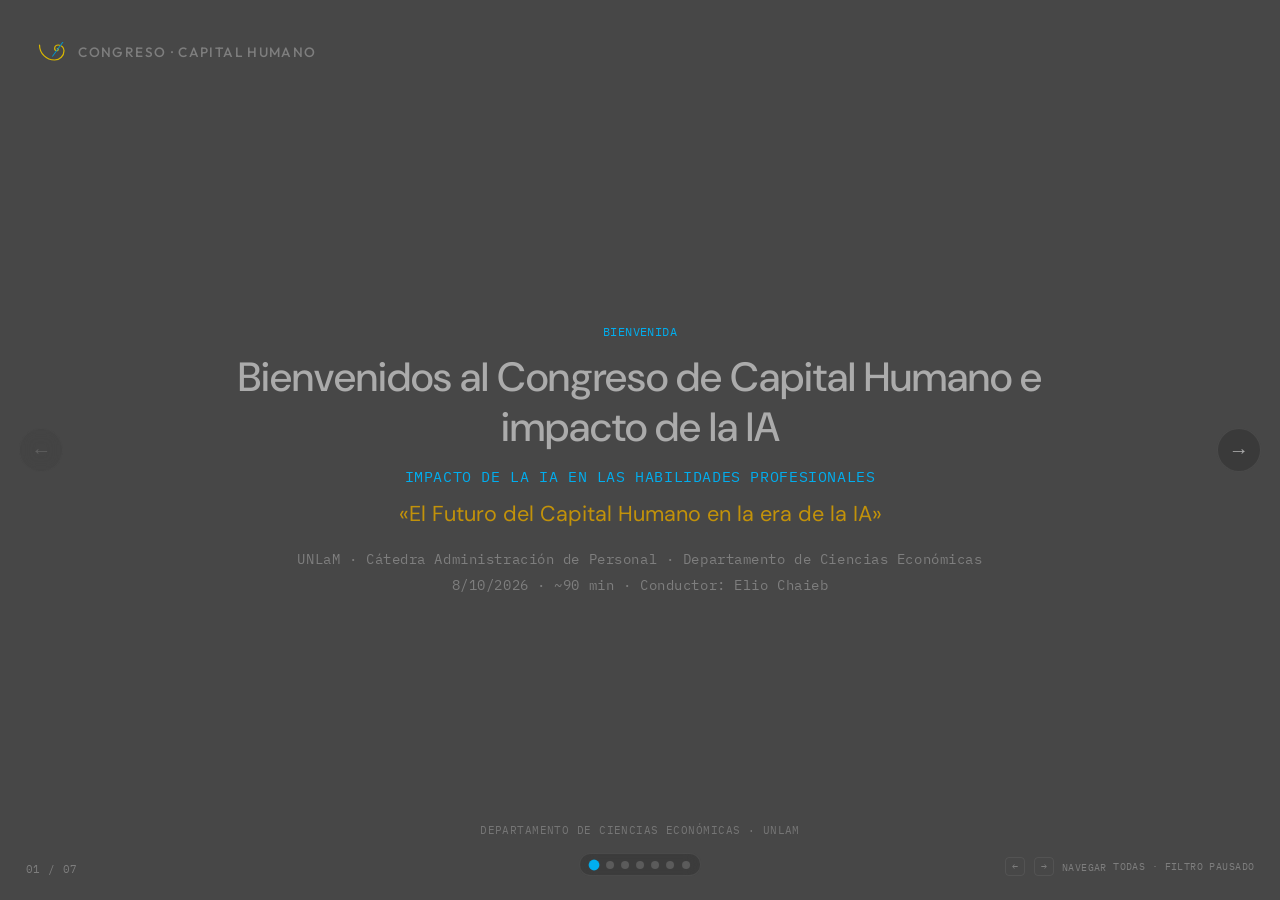
==== index.html @ 944125de "Initial landing deck for II Congreso Capital Humano" ====
<!DOCTYPE html>
<html lang="es">
<head>
  <meta charset="UTF-8">
  <meta name="viewport" content="width=device-width, initial-scale=1.0">
  <title>Congreso Capital Humano e IA | John Galt</title>
  <meta name="description" content="Deck horizontal — Congreso Capital Humano e impacto de la IA. John Galt · UNLaM.">
  <meta name="author" content="John Galt">
  <meta name="robots" content="noindex,nofollow">
  <link rel="icon" href="assets/logo.svg" type="image/svg+xml">
  <link href="https://fonts.googleapis.com/css2?family=DM+Sans:opsz,wght@9..40,300;9..40,400;9..40,500;9..40,600&family=IBM+Plex+Mono:wght@300;400;500&family=Outfit:wght@300;400;500;600;700&display=swap" rel="stylesheet">
  <link rel="stylesheet" href="css/brand-tokens.css">
  <link rel="stylesheet" href="css/landing.css">
</head>
<body>
  <div class="deck-ui" aria-hidden="false">
    <div id="progress" class="progress" role="presentation"></div>
    <button type="button" id="nav-prev" class="nav-btn nav-btn--prev" aria-label="Anterior">&#8592;</button>
    <button type="button" id="nav-next" class="nav-btn nav-btn--next" aria-label="Siguiente">&#8594;</button>
    <div id="dots" class="dots" role="tablist" aria-label="Diapositivas"></div>
    <div id="slide-counter" class="slide-counter">01 / 07</div>
    <div class="kbd-hint"><kbd>&#8592;</kbd> <kbd>&#8594;</kbd> navegar <span id="mode-badge"></span></div>
  </div>

  <div class="deck-viewport">
  <main id="deck" class="deck" role="region" aria-label="Presentación">

    <!-- 1 PUBLIC: WELCOME -->
    <section class="slide slide--stage" data-role="public" data-slide="1" aria-label="Bienvenida">
      <header class="brand-bar">
        <img class="brand-bar__logo" src="assets/logo.svg" alt="John Galt">
        <span class="brand-bar__title">Congreso · Capital Humano</span>
      </header>
      <div class="slide__inner slide--stage-inner">
        <p class="slide__kicker">Bienvenida</p>
        <h1 class="welcome-title">Bienvenidos al Congreso de Capital Humano e impacto de la IA</h1>
        <p class="welcome-context">Impacto de la IA en las habilidades profesionales</p>
        <p class="welcome-lema">«El Futuro del Capital Humano en la era de la IA»</p>
        <ul class="welcome-meta">
          <li>UNLaM · Cátedra Administración de Personal · Departamento de Ciencias Económicas</li>
          <li>8/10/2026 · ~90 min · Conductor: Elio Chaieb</li>
        </ul>
      </div>
      <footer class="academic-footer">Departamento de Ciencias Económicas · UNLaM</footer>
    </section>

    <!-- 2: Introducción de Elio -->
    <section class="slide" data-role="public" data-slide="2" aria-label="Introducción de Elio">
      <header class="brand-bar">
        <img class="brand-bar__logo" src="assets/logo.svg" alt="">
        <span class="brand-bar__title">Congreso · Capital Humano</span>
      </header>
      <div class="slide__inner slide__inner--wide">
        <p class="slide__kicker">Segmento del conductor</p>
        <h1 class="slide__title">Introducción de Elio</h1>
        <div class="elio-placeholder card card--accent">
          <p class="elio-placeholder__label">Placeholder · apertura de Elio</p>
          <p class="elio-placeholder__body">Espacio para la intro del host. Elio abre el bloque a su estilo; Gui entra después en el diálogo.</p>
          <p class="elio-placeholder__note">Este es su segmento. No adelantar el ejercicio del número.</p>
        </div>
      </div>
    </section>

    <!-- 3: Diálogo Elio ↔ Gui — 3 opciones con tabs -->
    <section class="slide" data-role="public" data-slide="3" aria-label="Diálogo Elio Gui">
      <header class="brand-bar">
        <img class="brand-bar__logo" src="assets/logo.svg" alt="">
        <span class="brand-bar__title">Congreso · Capital Humano</span>
      </header>
      <div class="slide__inner slide__inner--wide" data-option-tabs>
        <p class="slide__kicker">Diálogo Elio ↔ Gui</p>
        <div class="option-tabs" role="tablist" aria-label="Opciones de diálogo">
          <button type="button" class="option-tab is-active" role="tab" data-option-tab="1" aria-selected="true">Opción 1</button>
          <button type="button" class="option-tab" role="tab" data-option-tab="2" aria-selected="false">Opción 2</button>
          <button type="button" class="option-tab" role="tab" data-option-tab="3" aria-selected="false">Opción 3</button>
        </div>

        <!-- Opción 1 — Gestión diaria (principal) -->
        <div class="option-panel is-active" data-option-panel="1" role="tabpanel">
          <p class="option-panel__tag">Gestión diaria · principal</p>
          <blockquote class="kicker-quote">
            «¿En qué nos puede ayudar la IA en la gestión de trabajo diaria?»
            <cite>Elio</cite>
          </blockquote>
          <div class="beats">
            <article class="beat">
              <h2 class="beat__label">Escena</h2>
              <ul class="pills">
                <li>Lunes · 9</li>
                <li>40 mails</li>
                <li>1:1</li>
                <li>Conflicto</li>
                <li>Informe</li>
              </ul>
            </article>
            <article class="beat">
              <h2 class="beat__label">La IA ordena el día</h2>
              <p class="beat__note">No saca el laburo.</p>
              <ul class="ia-list">
                <li>Mails: urgente · espera · persona</li>
                <li>Acta + 3 acciones</li>
                <li>Borrador de feedback — vos reescribís</li>
                <li>One-pager para dirección</li>
              </ul>
            </article>
            <p class="punch">«La IA acelera. El humano decide.»</p>
          </div>
          <p class="bridge"><span class="bridge__kicker">Puente</span> Al azar no es dado — tiene preferencias. Probemos: número del 1 al 30.</p>
        </div>

        <!-- Opción 2 — Si Elio empuja riesgo -->
        <div class="option-panel" data-option-panel="2" role="tabpanel" hidden>
          <p class="option-panel__tag">Si Elio empuja riesgo</p>
          <blockquote class="kicker-quote">
            «¿En qué nos puede ayudar la IA en la gestión de trabajo diaria?»
            <cite>Elio</cite>
          </blockquote>
          <div class="beats beats--compact">
            <article class="beat">
              <h2 class="beat__label">Misma escena · más corta</h2>
              <ul class="pills">
                <li>Lunes · 9</li>
                <li>40 mails</li>
                <li>1:1 · conflicto · informe</li>
              </ul>
              <p class="beat__note" style="margin-top:0.65rem;">IA ordena el día. El humano decide.</p>
            </article>
            <article class="beat beat--warn">
              <h2 class="beat__label">Cierre · riesgo</h2>
              <p class="punch punch--inline">«Si dejás que decida sola, no es ayuda: es abandono. Auditar no es opcional.»</p>
            </article>
          </div>
          <p class="bridge"><span class="bridge__kicker">Puente</span> Probemos: número del 1 al 30.</p>
        </div>

        <!-- Opción 3 — Riesgo = creer que inventa -->
        <div class="option-panel" data-option-panel="3" role="tabpanel" hidden>
          <p class="option-panel__tag">Riesgo = creer que inventa</p>
          <div class="option-solo">
            <p class="punch punch--solo">«El riesgo no es que te ayude con el mail. Es que creas que está inventando.»</p>
            <p class="bridge bridge--center"><span class="bridge__kicker">Puente</span> Mirá: número del 1 al 30.</p>
          </div>
        </div>
      </div>
    </section>

    <!-- 4 PUBLIC: QR ChatGPT -->
    <section class="slide" data-role="public" data-slide="4" aria-label="Número en ChatGPT">
      <header class="brand-bar">
        <img class="brand-bar__logo" src="assets/logo.svg" alt="">
        <span class="brand-bar__title">Congreso · Capital Humano</span>
      </header>
      <div class="slide__inner slide__inner--wide slide__inner--split">
        <div class="qr-copy">
          <p class="slide__kicker">ChatGPT</p>
          <p class="instruct">
            <span>Decime un número entre el 1 y el 30</span>
          </p>
          <p class="instruct-hint">Sin pistas. Copiá / enviá ese mensaje.</p>
        </div>
        <figure class="qr-block">
          <div class="qr-frame">
            <img src="assets/qr-chatgpt.svg" width="300" height="300" alt="QR a https://chatgpt.com/">
          </div>
          <figcaption class="qr-caption">chatgpt.com</figcaption>
        </figure>
      </div>
    </section>

    <!-- 5 PUBLIC: 17 -->
    <section class="slide slide--stage" data-role="public" data-slide="5" aria-label="Diecisiete">
      <header class="brand-bar">
        <img class="brand-bar__logo" src="assets/logo.svg" alt="">
        <span class="brand-bar__title">Congreso · Capital Humano</span>
      </header>
      <div class="slide__inner slide--stage-inner">
        <p class="hero-num">17</p>
        <p class="hero-sub">¿Cuántos sacaron 17?</p>
      </div>
    </section>

    <!-- 6 PUBLIC: Claude challenge -->
    <section class="slide" data-role="public" data-slide="6" aria-label="Claude">
      <header class="brand-bar">
        <img class="brand-bar__logo" src="assets/logo.svg" alt="">
        <span class="brand-bar__title">Congreso · Capital Humano</span>
      </header>
      <div class="slide__inner slide__inner--wide slide__inner--split">
        <div class="qr-copy">
          <p class="slide__kicker">Claude</p>
          <p class="instruct">
            <span>¿Querés hacerlo en Claude y ver qué da 23?</span>
          </p>
          <p class="instruct-hint">Mismo vibe: número entre el 1 y el 30.</p>
        </div>
        <figure class="qr-block">
          <div class="qr-frame">
            <img src="assets/qr-claude.svg" width="300" height="300" alt="QR a https://claude.ai/">
          </div>
          <figcaption class="qr-caption">claude.ai</figcaption>
        </figure>
      </div>
    </section>

    <!-- 7 PUBLIC: cierre -->
    <section class="slide slide--stage" data-role="public" data-slide="7" aria-label="Cierre">
      <header class="brand-bar">
        <img class="brand-bar__logo" src="assets/logo.svg" alt="">
        <span class="brand-bar__title">Congreso · Capital Humano</span>
      </header>
      <div class="slide__inner slide--stage-inner">
        <img class="close-logo" src="assets/logo.svg" alt="John Galt" width="64" height="64">
        <h2 class="teaser teaser--close">
          <span class="teaser__lead">John Galt desaparece</span>
          <span>hasta la próxima interrupción</span>
        </h2>
      </div>
    </section>

  </main>
  </div>

  <script src="js/deck.js" defer></script>
</body>
</html>
---- css/brand-tokens.css ----
/* John Galt - estética cerrada (idea_14 / Brand Lab) */
:root {
    --phi: 1.618;
    --lightness: 30;
    --card-delta: -6;
    --card-lightness: calc(var(--lightness) + var(--card-delta));
    --bg-color: lch(var(--lightness) 0 0);
    --card-bg: lch(var(--card-lightness) 0 0);
    --text-color: lch(calc(var(--lightness) + 40) 0 0);
    --muted: color-mix(in oklab, var(--text-color) 55%, transparent);
    --line: rgba(128, 128, 128, 0.22);

    --logo-gold: 0.85;
    --logo-yellow: #FFD700;
    --logo-dorado: #B8860B;
    --logo-color: color-mix(in oklab, var(--logo-yellow) calc((1 - var(--logo-gold)) * 100%), var(--logo-dorado));
    --overlay-color: #00aeef;

    --font-display: 'Outfit', sans-serif;
    --font-body: 'DM Sans', sans-serif;
    --font-mono: 'IBM Plex Mono', monospace;
    --display-weight: 500;
    --display-tracking: 0.1em;
    --display-transform: uppercase;
    --body-weight: 400;
    --body-tracking: 0.01em;
    --mono-tracking: 0.04em;
}
---- css/landing.css ----
﻿/* Landing — deck horizontal para proyector (John Galt) */
*,
*::before,
*::after {
  box-sizing: border-box;
  margin: 0;
  padding: 0;
}

html,
body {
  height: 100%;
  width: 100%;
  overflow: hidden;
  background: var(--bg-color);
  color: var(--text-color);
  font-family: var(--font-body);
  font-weight: var(--body-weight);
  letter-spacing: var(--body-tracking);
  -webkit-font-smoothing: antialiased;
}

body {
  position: relative;
}

/* —— Deck —— */
/* Viewport clips; track (#deck) is wider and translates */
.deck-viewport {
  width: 100vw;
  height: 100vh;
  overflow: hidden;
  position: relative;
}


.deck {
  display: flex;
  flex-direction: row;
  flex-wrap: nowrap;
  width: max-content;
  height: 100vh;
  overflow: visible;
  transition: transform 0.45s cubic-bezier(0.22, 1, 0.36, 1);
  will-change: transform;
}

.slide {
  flex: 0 0 100vw;
  width: 100vw;
  height: 100vh;
  scroll-snap-align: start;
  position: relative;
  display: flex;
  flex-direction: column;
  padding: clamp(1.25rem, 3vw, 2.5rem);
  background: var(--bg-color);
  overflow: hidden;
}

.slide[data-role="public"] {
  background: var(--bg-color);
}

.slide[data-role="operator"] {
  --lightness: 18;
  background: lch(18 0 0);
  border: 1.5px dashed color-mix(in oklab, var(--overlay-color) 45%, transparent);
}

.slide__inner {
  flex: 1;
  display: flex;
  flex-direction: column;
  justify-content: center;
  max-width: 1100px;
  width: 100%;
  margin: 0 auto;
  gap: 1.25rem;
}

/* —— Header de marca —— */
.brand-bar {
  display: flex;
  align-items: center;
  gap: 0.75rem;
  flex-shrink: 0;
  margin-bottom: 0.5rem;
}

.brand-bar__logo {
  width: 28px;
  height: 28px;
  object-fit: contain;
  filter: brightness(var(--logo-gold));
}

.brand-bar__title {
  font-family: var(--font-display);
  font-weight: var(--display-weight);
  letter-spacing: var(--display-tracking);
  text-transform: var(--display-transform);
  font-size: clamp(0.7rem, 1.2vw, 0.85rem);
  color: var(--muted);
}

.operator-chip {
  display: inline-flex;
  align-items: center;
  gap: 0.35rem;
  font-family: var(--font-mono);
  font-size: 0.65rem;
  letter-spacing: var(--mono-tracking);
  text-transform: uppercase;
  color: var(--overlay-color);
  border: 1px solid color-mix(in oklab, var(--overlay-color) 55%, transparent);
  background: color-mix(in oklab, var(--overlay-color) 12%, transparent);
  border-radius: 999px;
  padding: 0.25rem 0.65rem;
  margin-left: auto;
}

/* —— Tipografía —— */
.slide__kicker {
  font-family: var(--font-mono);
  font-size: 0.75rem;
  letter-spacing: var(--mono-tracking);
  text-transform: uppercase;
  color: var(--overlay-color);
}

.slide__title {
  font-family: var(--font-display);
  font-weight: var(--display-weight);
  letter-spacing: var(--display-tracking);
  text-transform: var(--display-transform);
  font-size: clamp(1.75rem, 5vw, 3.25rem);
  line-height: 1.15;
  color: var(--text-color);
}

.slide__subtitle {
  font-size: clamp(1rem, 2vw, 1.25rem);
  color: var(--muted);
  max-width: 36rem;
  line-height: 1.5;
}

.slide__meta {
  font-family: var(--font-mono);
  font-size: 0.8rem;
  letter-spacing: var(--mono-tracking);
  color: var(--logo-color);
  margin-top: 0.5rem;
}

.card {
  background: var(--card-bg);
  border: 1px solid var(--line);
  border-radius: 20px;
  padding: clamp(1rem, 2.5vw, 1.75rem);
  max-width: 32rem;
}

.card--accent {
  border-color: color-mix(in oklab, var(--overlay-color) 35%, transparent);
}

.placeholder-list {
  list-style: none;
  display: flex;
  flex-direction: column;
  gap: 0.65rem;
}

.placeholder-list li {
  display: flex;
  align-items: baseline;
  gap: 0.75rem;
  color: var(--muted);
  font-size: 0.95rem;
}

.placeholder-list li::before {
  content: "";
  width: 6px;
  height: 6px;
  border-radius: 50%;
  background: var(--overlay-color);
  flex-shrink: 0;
  margin-top: 0.45rem;
}

.qr-box {
  width: clamp(140px, 18vw, 200px);
  height: clamp(140px, 18vw, 200px);
  border-radius: 20px;
  border: 2px dashed color-mix(in oklab, var(--logo-color) 50%, transparent);
  display: flex;
  align-items: center;
  justify-content: center;
  font-family: var(--font-mono);
  font-size: 0.7rem;
  letter-spacing: var(--mono-tracking);
  text-transform: uppercase;
  color: var(--muted);
  background: color-mix(in oklab, var(--card-bg) 80%, transparent);
}

.slide__row {
  display: flex;
  flex-wrap: wrap;
  align-items: center;
  gap: 1.5rem;
}

/* —— Controles de navegación —— */
.deck-ui {
  position: fixed;
  inset: 0;
  pointer-events: none;
  z-index: 100;
}

.deck-ui > * {
  pointer-events: auto;
}

.nav-btn {
  position: absolute;
  top: 50%;
  transform: translateY(-50%);
  width: 44px;
  height: 44px;
  border-radius: 50%;
  border: 1px solid var(--line);
  background: color-mix(in oklab, var(--card-bg) 85%, transparent);
  color: var(--text-color);
  cursor: pointer;
  display: flex;
  align-items: center;
  justify-content: center;
  font-size: 1.25rem;
  transition: border-color 0.2s, background 0.2s, opacity 0.2s;
  backdrop-filter: blur(8px);
}

.nav-btn:hover:not(:disabled) {
  border-color: var(--overlay-color);
  color: var(--overlay-color);
}

.nav-btn:disabled {
  opacity: 0.25;
  cursor: default;
}

.nav-btn--prev {
  left: clamp(0.5rem, 1.5vw, 1.25rem);
}

.nav-btn--next {
  right: clamp(0.5rem, 1.5vw, 1.25rem);
}

.progress {
  position: absolute;
  top: 0;
  left: 0;
  height: 3px;
  width: 0%;
  background: linear-gradient(
    90deg,
    var(--overlay-color),
    var(--logo-color)
  );
  transition: width 0.35s ease;
  pointer-events: none;
}

.dots {
  position: absolute;
  bottom: clamp(0.85rem, 2vw, 1.5rem);
  left: 50%;
  transform: translateX(-50%);
  display: flex;
  gap: 0.45rem;
  align-items: center;
  padding: 0.4rem 0.65rem;
  border-radius: 999px;
  background: color-mix(in oklab, var(--card-bg) 75%, transparent);
  border: 1px solid var(--line);
  backdrop-filter: blur(8px);
}

.dot {
  width: 8px;
  height: 8px;
  border-radius: 50%;
  border: none;
  padding: 0;
  background: color-mix(in oklab, var(--text-color) 28%, transparent);
  cursor: pointer;
  transition: transform 0.2s, background 0.2s;
}

.dot[aria-current="true"] {
  background: var(--overlay-color);
  transform: scale(1.35);
}

.dot[data-role-hint="operator"] {
  outline: 1px dashed color-mix(in oklab, var(--overlay-color) 60%, transparent);
  outline-offset: 2px;
}

.kbd-hint {
  position: absolute;
  bottom: clamp(0.85rem, 2vw, 1.5rem);
  right: clamp(0.75rem, 2vw, 1.75rem);
  font-family: var(--font-mono);
  font-size: 0.65rem;
  letter-spacing: var(--mono-tracking);
  color: var(--muted);
  text-transform: uppercase;
}

.kbd-hint kbd {
  display: inline-block;
  border: 1px solid var(--line);
  border-radius: 4px;
  padding: 0.1rem 0.35rem;
  margin: 0 0.1rem;
  font-family: inherit;
  font-size: inherit;
}

.slide-counter {
  position: absolute;
  bottom: clamp(0.85rem, 2vw, 1.5rem);
  left: clamp(0.75rem, 2vw, 1.75rem);
  font-family: var(--font-mono);
  font-size: 0.7rem;
  letter-spacing: var(--mono-tracking);
  color: var(--muted);
}

/* —— Stubs (voto / invitados) —— */
.stub-page {
  min-height: 100vh;
  overflow: auto;
  padding: clamp(1.5rem, 4vw, 3rem);
  display: flex;
  flex-direction: column;
  align-items: center;
  justify-content: center;
  gap: 1.5rem;
  background: var(--bg-color);
  color: var(--text-color);
  font-family: var(--font-body);
}

.stub-page .card {
  width: min(100%, 420px);
}

.stub-form {
  display: flex;
  flex-direction: column;
  gap: 0.85rem;
  margin-top: 1rem;
}

.stub-form label {
  font-family: var(--font-mono);
  font-size: 0.7rem;
  letter-spacing: var(--mono-tracking);
  text-transform: uppercase;
  color: var(--muted);
  display: flex;
  flex-direction: column;
  gap: 0.35rem;
}

.stub-form input,
.stub-form select,
.stub-form textarea {
  font-family: var(--font-body);
  font-size: 1rem;
  padding: 0.65rem 0.85rem;
  border-radius: 12px;
  border: 1px solid var(--line);
  background: lch(calc(var(--lightness) - 4) 0 0);
  color: var(--text-color);
  outline: none;
}

.stub-form input:focus,
.stub-form select:focus,
.stub-form textarea:focus {
  border-color: var(--overlay-color);
}

.stub-btn {
  margin-top: 0.5rem;
  font-family: var(--font-display);
  font-weight: var(--display-weight);
  letter-spacing: var(--display-tracking);
  text-transform: var(--display-transform);
  font-size: 0.85rem;
  padding: 0.85rem 1.25rem;
  border-radius: 12px;
  border: none;
  background: var(--overlay-color);
  color: #001018;
  cursor: pointer;
  opacity: 0.85;
}

.stub-btn:hover {
  opacity: 1;
}

.stub-note {
  font-size: 0.8rem;
  color: var(--muted);
  margin-top: 0.5rem;
}

.back-link {
  font-family: var(--font-mono);
  font-size: 0.7rem;
  letter-spacing: var(--mono-tracking);
  text-transform: uppercase;
  color: var(--overlay-color);
  text-decoration: none;
}

.back-link:hover {
  text-decoration: underline;
}

@media (max-width: 640px) {
  .kbd-hint {
    display: none;
  }
  .nav-btn {
    width: 36px;
    height: 36px;
  }
}

/* show beats */
.slide {
  padding-bottom: clamp(3.25rem, 6vh, 4.75rem);
}

.slide__inner--wide {
  max-width: 1120px;
  gap: clamp(0.85rem, 2vh, 1.35rem);
}

.slide--stage-inner {
  align-items: center;
  text-align: center;
  gap: 0.85rem;
}

.draft-chip {
  display: inline-flex;
  align-items: center;
  margin-left: auto;
  font-family: var(--font-mono);
  font-size: 0.65rem;
  letter-spacing: var(--mono-tracking);
  text-transform: uppercase;
  color: var(--logo-color);
  border: 1px solid color-mix(in oklab, var(--logo-color) 55%, transparent);
  background: color-mix(in oklab, var(--logo-color) 12%, transparent);
  border-radius: 999px;
  padding: 0.25rem 0.65rem;
}

.op-grid {
  display: grid;
  grid-template-columns: minmax(0, 1.05fr) minmax(0, 0.95fr);
  gap: clamp(1rem, 2.5vw, 2rem);
  align-items: start;
  width: 100%;
}

.cue-steps {
  list-style: none;
  counter-reset: cue;
  display: flex;
  flex-direction: column;
  gap: 0.7rem;
}

.cue-steps li {
  counter-increment: cue;
  display: flex;
  align-items: baseline;
  gap: 0.8rem;
  font-size: clamp(1.15rem, 2.1vw, 1.65rem);
  line-height: 1.25;
  color: var(--text-color);
}

.cue-steps li::before {
  content: counter(cue, decimal-leading-zero);
  font-family: var(--font-mono);
  font-size: 0.72em;
  letter-spacing: var(--mono-tracking);
  color: var(--overlay-color);
  flex-shrink: 0;
}

.risk h2 {
  font-family: var(--font-mono);
  font-size: 0.72rem;
  font-weight: 500;
  letter-spacing: var(--mono-tracking);
  text-transform: uppercase;
  color: var(--logo-color);
  margin-bottom: 0.7rem;
}

.risk ul {
  list-style: none;
  display: flex;
  flex-direction: column;
  gap: 0.55rem;
}

.risk li {
  font-size: clamp(0.92rem, 1.35vw, 1.08rem);
  line-height: 1.35;
  color: var(--muted);
}

.kicker-quote {
  font-family: var(--font-body);
  font-weight: 500;
  font-size: clamp(1.2rem, 2.35vw, 1.85rem);
  line-height: 1.28;
  letter-spacing: 0;
  text-transform: none;
  max-width: 24em;
  padding-left: 0.85rem;
  border-left: 3px solid var(--overlay-color);
  color: var(--text-color);
}

.kicker-quote cite {
  display: block;
  margin-top: 0.4rem;
  font-family: var(--font-mono);
  font-size: 0.68rem;
  font-style: normal;
  font-weight: 400;
  letter-spacing: var(--mono-tracking);
  text-transform: uppercase;
  color: var(--muted);
}

.beats {
  display: grid;
  grid-template-columns: minmax(0, 0.9fr) minmax(0, 1.1fr);
  gap: 0.75rem 0.9rem;
  width: 100%;
}

.beat {
  background: var(--card-bg);
  border: 1px solid var(--line);
  border-radius: 18px;
  padding: clamp(0.85rem, 1.6vw, 1.15rem) clamp(0.9rem, 1.6vw, 1.2rem);
}

.beat__label {
  font-family: var(--font-mono);
  font-size: 0.7rem;
  font-weight: 500;
  letter-spacing: var(--mono-tracking);
  text-transform: uppercase;
  color: var(--overlay-color);
}

.beat__note {
  margin-top: 0.35rem;
  font-size: clamp(0.95rem, 1.4vw, 1.1rem);
  color: var(--text-color);
}

.pills {
  display: flex;
  flex-wrap: wrap;
  gap: 0.4rem;
  list-style: none;
  margin-top: 0.7rem;
}

.pills li {
  font-size: clamp(0.92rem, 1.35vw, 1.08rem);
  line-height: 1.2;
  padding: 0.38rem 0.7rem;
  border-radius: 999px;
  border: 1px solid var(--line);
  color: var(--text-color);
  background: color-mix(in oklab, var(--bg-color) 65%, transparent);
}

.ia-list {
  list-style: none;
  display: flex;
  flex-direction: column;
  gap: 0.32rem;
  margin-top: 0.55rem;
}

.ia-list li {
  position: relative;
  padding-left: 0.9rem;
  font-size: clamp(0.95rem, 1.4vw, 1.12rem);
  line-height: 1.3;
  color: var(--text-color);
}

.ia-list li::before {
  content: "";
  width: 6px;
  height: 6px;
  border-radius: 50%;
  background: var(--overlay-color);
  position: absolute;
  left: 0;
  top: 0.48em;
}

.punch {
  grid-column: 1 / -1;
  font-family: var(--font-display);
  font-weight: var(--display-weight);
  letter-spacing: 0.06em;
  text-transform: uppercase;
  font-size: clamp(1.15rem, 2.3vw, 1.7rem);
  line-height: 1.25;
  color: var(--text-color);
  padding-top: 0.15rem;
}

.bridge {
  font-size: clamp(1rem, 1.7vw, 1.22rem);
  line-height: 1.35;
  color: var(--muted);
  max-width: 40em;
}

.bridge__kicker {
  display: inline-block;
  margin-right: 0.55rem;
  font-family: var(--font-mono);
  font-size: 0.68rem;
  letter-spacing: var(--mono-tracking);
  text-transform: uppercase;
  color: var(--overlay-color);
  vertical-align: 0.12em;
}

.slide__inner--split {
  flex-direction: row;
  align-items: center;
  justify-content: space-between;
  gap: clamp(1.5rem, 4vw, 3.5rem);
}

.qr-copy {
  flex: 1 1 28rem;
  min-width: 0;
  display: flex;
  flex-direction: column;
  gap: 0.85rem;
}

.instruct {
  display: flex;
  flex-direction: column;
  gap: 0.2rem;
  font-family: var(--font-body);
  font-weight: 500;
  font-size: clamp(1.7rem, 3.4vw, 2.85rem);
  line-height: 1.18;
  letter-spacing: 0;
  text-transform: none;
  color: var(--text-color);
  max-width: 12em;
}

.qr-block {
  flex: 0 0 auto;
  display: flex;
  flex-direction: column;
  align-items: center;
  gap: 0.55rem;
}

.qr-frame {
  background: #fff;
  padding: 0.7rem;
  border-radius: 18px;
  line-height: 0;
}

.qr-frame img {
  width: min(46vh, 380px);
  height: auto;
  display: block;
}

.qr-caption {
  font-family: var(--font-mono);
  font-size: 0.75rem;
  letter-spacing: var(--mono-tracking);
  text-transform: uppercase;
  color: var(--muted);
}

.hero-num {
  font-family: var(--font-display);
  font-weight: 500;
  font-size: clamp(7rem, 42vh, 26rem);
  line-height: 0.82;
  letter-spacing: 0.02em;
  color: var(--overlay-color);
}

.hero-sub {
  font-family: var(--font-body);
  font-weight: 500;
  font-size: clamp(1.35rem, 2.8vw, 2.15rem);
  line-height: 1.25;
  letter-spacing: 0;
  text-transform: none;
  color: var(--text-color);
}

.hero-thesis {
  font-family: var(--font-mono);
  font-size: clamp(0.85rem, 1.5vw, 1.05rem);
  letter-spacing: var(--mono-tracking);
  text-transform: uppercase;
  color: var(--muted);
}

.teaser {
  display: flex;
  flex-direction: column;
  gap: 0.35rem;
  font-family: var(--font-display);
  font-weight: var(--display-weight);
  letter-spacing: var(--display-tracking);
  text-transform: var(--display-transform);
  font-size: clamp(2.1rem, 5.5vw, 4.4rem);
  line-height: 1.12;
}

.teaser__lead {
  color: var(--logo-color);
}

@media (max-width: 860px) {
  .op-grid,
  .beats,
  .slide__inner--split {
    grid-template-columns: 1fr;
    flex-direction: column;
    align-items: flex-start;
  }

  .punch {
    grid-column: auto;
  }

  .qr-frame img {
    width: min(46vw, 240px);
  }
}

/* ===== Welcome / academic cue ===== */
.welcome-title {
  font-family: var(--font-body);
  font-weight: 500;
  font-size: clamp(1.55rem, 3.2vw, 2.55rem);
  line-height: 1.22;
  letter-spacing: 0;
  text-transform: none;
  color: var(--text-color);
  max-width: 22em;
}

.welcome-context {
  font-family: var(--font-mono);
  font-size: clamp(0.78rem, 1.3vw, 0.95rem);
  letter-spacing: var(--mono-tracking);
  text-transform: uppercase;
  color: var(--overlay-color);
}

.welcome-lema {
  font-family: var(--font-body);
  font-weight: 400;
  font-size: clamp(1.05rem, 1.8vw, 1.35rem);
  line-height: 1.35;
  letter-spacing: 0;
  text-transform: none;
  color: var(--logo-color);
  max-width: 28em;
}

.welcome-meta {
  list-style: none;
  display: flex;
  flex-direction: column;
  gap: 0.4rem;
  margin-top: 0.5rem;
}

.welcome-meta li {
  font-family: var(--font-mono);
  font-size: clamp(0.72rem, 1.15vw, 0.88rem);
  letter-spacing: var(--mono-tracking);
  color: var(--muted);
  line-height: 1.4;
}

.academic-footer {
  position: absolute;
  bottom: clamp(3.5rem, 7vh, 5rem);
  left: 50%;
  transform: translateX(-50%);
  font-family: var(--font-mono);
  font-size: 0.68rem;
  letter-spacing: var(--mono-tracking);
  text-transform: uppercase;
  color: color-mix(in oklab, var(--muted) 85%, transparent);
  white-space: nowrap;
  pointer-events: none;
}

/* ===== Elio intro placeholder ===== */
.elio-placeholder {
  max-width: 36rem;
  margin-top: 0.5rem;
}

.elio-placeholder__label {
  font-family: var(--font-mono);
  font-size: 0.7rem;
  letter-spacing: var(--mono-tracking);
  text-transform: uppercase;
  color: var(--overlay-color);
  margin-bottom: 0.55rem;
}

.elio-placeholder__body {
  font-size: clamp(1.05rem, 1.8vw, 1.3rem);
  line-height: 1.4;
  color: var(--text-color);
}

.elio-placeholder__note {
  margin-top: 0.75rem;
  font-size: 0.9rem;
  color: var(--muted);
}

/* ===== Option tabs (slide 3) ===== */
.option-tabs {
  display: flex;
  flex-wrap: wrap;
  gap: 0.45rem;
  margin-bottom: 0.15rem;
}

.option-tab {
  font-family: var(--font-mono);
  font-size: 0.72rem;
  letter-spacing: var(--mono-tracking);
  text-transform: uppercase;
  color: var(--muted);
  background: color-mix(in oklab, var(--card-bg) 80%, transparent);
  border: 1px solid var(--line);
  border-radius: 999px;
  padding: 0.4rem 0.9rem;
  cursor: pointer;
  transition: border-color 0.2s, color 0.2s, background 0.2s;
}

.option-tab:hover {
  border-color: color-mix(in oklab, var(--overlay-color) 45%, transparent);
  color: var(--text-color);
}

.option-tab.is-active,
.option-tab[aria-selected="true"] {
  color: #001018;
  background: var(--overlay-color);
  border-color: var(--overlay-color);
}

.option-panel {
  display: flex;
  flex-direction: column;
  gap: clamp(0.7rem, 1.5vh, 1.1rem);
  width: 100%;
}

.option-panel[hidden] {
  display: none !important;
}

.option-panel__tag {
  font-family: var(--font-mono);
  font-size: 0.68rem;
  letter-spacing: var(--mono-tracking);
  text-transform: uppercase;
  color: var(--logo-color);
}

.beats--compact {
  grid-template-columns: minmax(0, 1fr) minmax(0, 1fr);
}

.beat--warn {
  border-color: color-mix(in oklab, var(--logo-color) 40%, transparent);
}

.punch--inline {
  grid-column: auto;
  font-size: clamp(0.95rem, 1.6vw, 1.25rem);
  letter-spacing: 0.04em;
  padding-top: 0.35rem;
}

.punch--solo {
  grid-column: auto;
  font-size: clamp(1.35rem, 2.8vw, 2.1rem);
  max-width: 18em;
  margin: 0 auto;
  text-align: center;
  letter-spacing: 0.04em;
}

.option-solo {
  display: flex;
  flex-direction: column;
  align-items: center;
  justify-content: center;
  gap: 1.25rem;
  min-height: 40vh;
  text-align: center;
}

.bridge--center {
  text-align: center;
  max-width: none;
}

.instruct-hint {
  font-family: var(--font-mono);
  font-size: 0.75rem;
  letter-spacing: var(--mono-tracking);
  text-transform: uppercase;
  color: var(--muted);
}

.close-logo {
  width: clamp(48px, 8vw, 72px);
  height: auto;
  filter: brightness(var(--logo-gold));
  margin-bottom: 0.5rem;
}

.teaser--close {
  font-size: clamp(1.6rem, 4vw, 3.2rem);
  max-width: 16em;
}

@media (max-width: 860px) {
  .beats--compact {
    grid-template-columns: 1fr;
  }

  .academic-footer {
    white-space: normal;
    text-align: center;
    max-width: 90vw;
  }

  .welcome-title {
    max-width: none;
  }
}
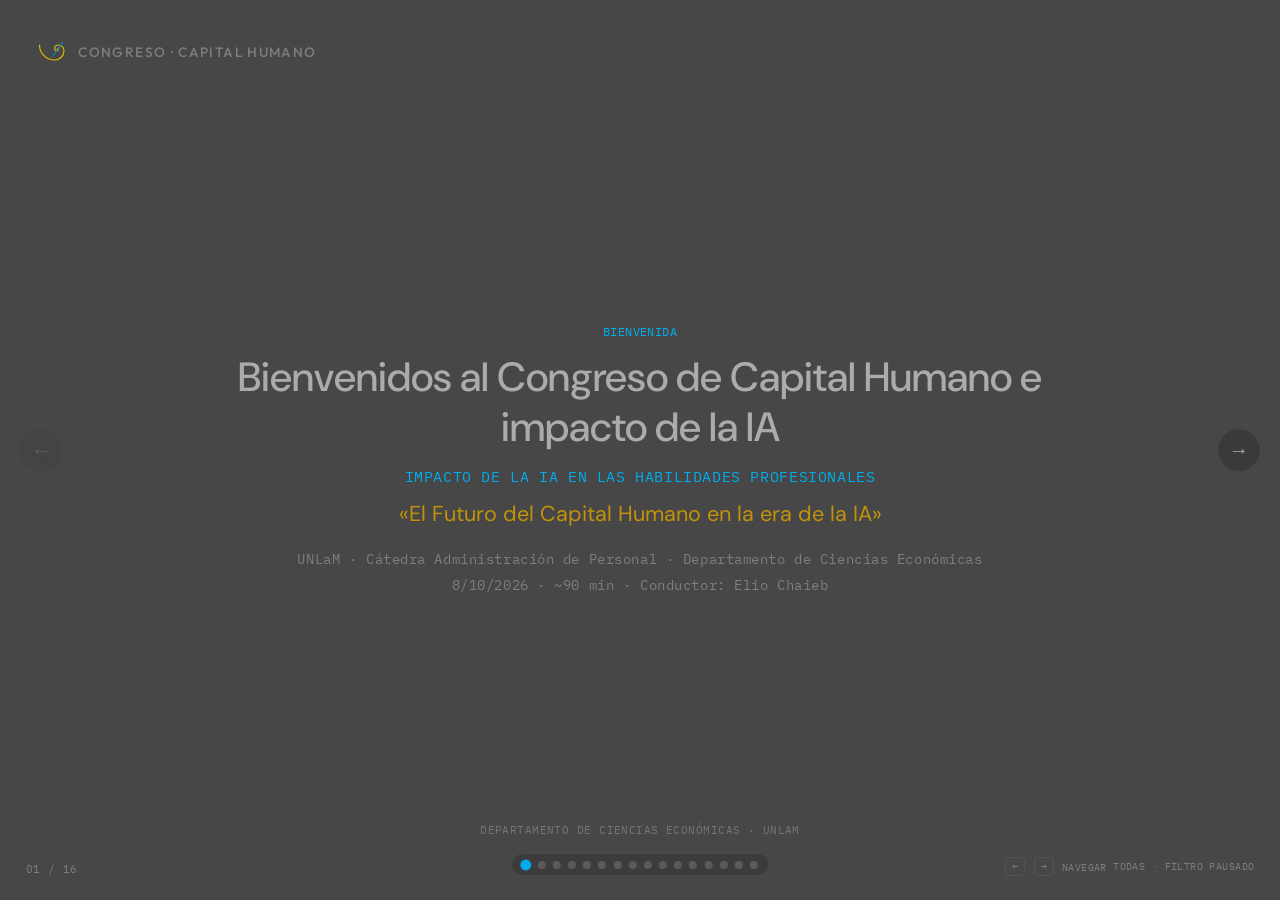
==== commit 4c7e9881: "Deploy full congress landing: live vote UI, Sheets API, video assets Adds voto.js + api-config (Shee" ====
--- a/index.html
+++ b/index.html
@@ -18,14 +18,15 @@
     <button type="button" id="nav-prev" class="nav-btn nav-btn--prev" aria-label="Anterior">&#8592;</button>
     <button type="button" id="nav-next" class="nav-btn nav-btn--next" aria-label="Siguiente">&#8594;</button>
     <div id="dots" class="dots" role="tablist" aria-label="Diapositivas"></div>
-    <div id="slide-counter" class="slide-counter">01 / 07</div>
+    <div id="slide-counter" class="slide-counter">01 / 16</div>
     <div class="kbd-hint"><kbd>&#8592;</kbd> <kbd>&#8594;</kbd> navegar <span id="mode-badge"></span></div>
   </div>
 
   <div class="deck-viewport">
   <main id="deck" class="deck" role="region" aria-label="Presentación">
 
-    <!-- 1 PUBLIC: WELCOME -->
+    
+    <!-- 1: Bienvenida -->
     <section class="slide slide--stage" data-role="public" data-slide="1" aria-label="Bienvenida">
       <header class="brand-bar">
         <img class="brand-bar__logo" src="assets/logo.svg" alt="John Galt">
@@ -44,24 +45,33 @@
       <footer class="academic-footer">Departamento de Ciencias Económicas · UNLaM</footer>
     </section>
 
-    <!-- 2: Introducción de Elio -->
-    <section class="slide" data-role="public" data-slide="2" aria-label="Introducción de Elio">
-      <header class="brand-bar">
-        <img class="brand-bar__logo" src="assets/logo.svg" alt="">
-        <span class="brand-bar__title">Congreso · Capital Humano</span>
-      </header>
-      <div class="slide__inner slide__inner--wide">
+    <!-- 2: Video de Elio -->
+    <section class="slide" data-role="public" data-slide="2" aria-label="Video de Elio">
+      <header class="brand-bar">
+        <img class="brand-bar__logo" src="assets/logo.svg" alt="">
+        <span class="brand-bar__title">Congreso · Capital Humano</span>
+      </header>
+      <div class="slide__inner slide__inner--wide slide__inner--video">
         <p class="slide__kicker">Segmento del conductor</p>
         <h1 class="slide__title">Introducción de Elio</h1>
-        <div class="elio-placeholder card card--accent">
-          <p class="elio-placeholder__label">Placeholder · apertura de Elio</p>
-          <p class="elio-placeholder__body">Espacio para la intro del host. Elio abre el bloque a su estilo; Gui entra después en el diálogo.</p>
-          <p class="elio-placeholder__note">Este es su segmento. No adelantar el ejercicio del número.</p>
-        </div>
-      </div>
-    </section>
-
-    <!-- 3: Diálogo Elio ↔ Gui — 3 opciones con tabs -->
+        <div class="video-shell">
+          <video
+            id="elio-intro-video"
+            class="elio-video"
+            controls
+            playsinline
+            preload="metadata"
+            poster=""
+          >
+            <source src="assets/elio-intro.mp4" type="video/mp4">
+            Tu navegador no reproduce video MP4.
+          </video>
+          <p class="video-caption">Clip Veo v1 · consentimiento de Elio · no adelantar el ejercicio del número</p>
+        </div>
+      </div>
+    </section>
+
+    <!-- 3: Diálogo Elio Gui -->
     <section class="slide" data-role="public" data-slide="3" aria-label="Diálogo Elio Gui">
       <header class="brand-bar">
         <img class="brand-bar__logo" src="assets/logo.svg" alt="">
@@ -75,7 +85,6 @@
           <button type="button" class="option-tab" role="tab" data-option-tab="3" aria-selected="false">Opción 3</button>
         </div>
 
-        <!-- Opción 1 — Gestión diaria (principal) -->
         <div class="option-panel is-active" data-option-panel="1" role="tabpanel">
           <p class="option-panel__tag">Gestión diaria · principal</p>
           <blockquote class="kicker-quote">
@@ -108,7 +117,6 @@
           <p class="bridge"><span class="bridge__kicker">Puente</span> Al azar no es dado — tiene preferencias. Probemos: número del 1 al 30.</p>
         </div>
 
-        <!-- Opción 2 — Si Elio empuja riesgo -->
         <div class="option-panel" data-option-panel="2" role="tabpanel" hidden>
           <p class="option-panel__tag">Si Elio empuja riesgo</p>
           <blockquote class="kicker-quote">
@@ -133,7 +141,6 @@
           <p class="bridge"><span class="bridge__kicker">Puente</span> Probemos: número del 1 al 30.</p>
         </div>
 
-        <!-- Opción 3 — Riesgo = creer que inventa -->
         <div class="option-panel" data-option-panel="3" role="tabpanel" hidden>
           <p class="option-panel__tag">Riesgo = creer que inventa</p>
           <div class="option-solo">
@@ -144,7 +151,7 @@
       </div>
     </section>
 
-    <!-- 4 PUBLIC: QR ChatGPT -->
+    <!-- 4: Número en ChatGPT -->
     <section class="slide" data-role="public" data-slide="4" aria-label="Número en ChatGPT">
       <header class="brand-bar">
         <img class="brand-bar__logo" src="assets/logo.svg" alt="">
@@ -167,7 +174,7 @@
       </div>
     </section>
 
-    <!-- 5 PUBLIC: 17 -->
+    <!-- 5: Diecisiete -->
     <section class="slide slide--stage" data-role="public" data-slide="5" aria-label="Diecisiete">
       <header class="brand-bar">
         <img class="brand-bar__logo" src="assets/logo.svg" alt="">
@@ -179,8 +186,23 @@
       </div>
     </section>
 
-    <!-- 6 PUBLIC: Claude challenge -->
-    <section class="slide" data-role="public" data-slide="6" aria-label="Claude">
+
+    <!-- 6: Segundo número -->
+    <section class="slide slide--stage" data-role="public" data-slide="6" aria-label="Segundo número">
+      <header class="brand-bar">
+        <img class="brand-bar__logo" src="assets/logo.svg" alt="">
+        <span class="brand-bar__title">Congreso · Capital Humano</span>
+      </header>
+      <div class="slide__inner slide--stage-inner">
+        <p class="slide__kicker">Segundo round</p>
+        <h1 class="slide__title">Ahora pedile otro número a ChatGPT</h1>
+        <p class="punch punch--solo">¿Por qué te dijo el 23?</p>
+        <p class="slide__subtitle">Ese segundo número es el primero que te diría Claude (si querés probarlo).</p>
+      </div>
+    </section>
+
+    <!-- 7: Claude -->
+    <section class="slide" data-role="public" data-slide="7" aria-label="Claude">
       <header class="brand-bar">
         <img class="brand-bar__logo" src="assets/logo.svg" alt="">
         <span class="brand-bar__title">Congreso · Capital Humano</span>
@@ -202,8 +224,8 @@
       </div>
     </section>
 
-    <!-- 7 PUBLIC: cierre -->
-    <section class="slide slide--stage" data-role="public" data-slide="7" aria-label="Cierre">
+    <!-- 8: Cierre John Galt -->
+    <section class="slide slide--stage" data-role="public" data-slide="8" aria-label="Cierre John Galt">
       <header class="brand-bar">
         <img class="brand-bar__logo" src="assets/logo.svg" alt="">
         <span class="brand-bar__title">Congreso · Capital Humano</span>
@@ -217,9 +239,260 @@
       </div>
     </section>
 
+    <!-- 9: Video Bilinkis -->
+    <section class="slide" data-role="public" data-slide="9" aria-label="Video Bilinkis">
+      <header class="brand-bar">
+        <img class="brand-bar__logo" src="assets/logo.svg" alt="">
+        <span class="brand-bar__title">Congreso · Capital Humano</span>
+      </header>
+      <div class="slide__inner slide__inner--wide slide__inner--video">
+        <p class="slide__kicker">Disparador</p>
+        <h1 class="slide__title">Bilinkis · IA y trabajo</h1>
+        <div class="video-shell">
+          <video
+            id="bilinkis-video"
+            class="elio-video"
+            controls
+            playsinline
+            preload="metadata"
+          >
+            <source src="assets/bilinkis.mp4" type="video/mp4">
+            Tu navegador no reproduce video MP4.
+          </video>
+          <p class="video-caption">Clip · IA y trabajo · pausa al salir de la slide</p>
+        </div>
+      </div>
+    </section>
+
+    <!-- 10: Truco CV regla -->
+    <section class="slide" data-role="public" data-slide="10" aria-label="Truco CV regla">
+      <header class="brand-bar">
+        <img class="brand-bar__logo" src="assets/logo.svg" alt="">
+        <span class="brand-bar__title">Congreso · Capital Humano</span>
+      </header>
+      <div class="slide__inner slide__inner--wide">
+        <p class="slide__kicker">Truco #1 · Selección</p>
+        <h1 class="slide__title">Misma pregunta. Dos fichas.</h1>
+        <ul class="cv-rule-list">
+          <li>Mismo prompt</li>
+          <li>Dos perfiles · mismo núcleo de experiencia</li>
+          <li>Ustedes votan: ¿avanza a entrevista?</li>
+        </ul>
+        <p class="cv-rule-note">No contratamos a nadie. Miramos cómo juzga una máquina.</p>
+        <p class="job-pill">Puesto: Coordinador/a de Selección Jr. · AMBA · híbrido</p>
+      </div>
+    </section>
+
+    <!-- 11: Perfil A -->
+    <section class="slide" data-role="public" data-slide="11" aria-label="Perfil A">
+      <header class="brand-bar">
+        <img class="brand-bar__logo" src="assets/logo.svg" alt="">
+        <span class="brand-bar__title">Congreso · Capital Humano</span>
+      </header>
+      <div class="slide__inner slide__inner--wide">
+        <p class="slide__kicker">Candidata A</p>
+        <h1 class="cv-name">Valentina Morales · 29</h1>
+        <p class="cv-meta">Lic. en Psicología — UBA · Ex pasante Big Four (People)</p>
+        <div class="cv-grid">
+          <article class="card">
+            <h2 class="cv-card-title">Experiencia (núcleo)</h2>
+            <ul class="cv-bullets">
+              <li>3 años en atracción de talento (servicios, 200+ búsquedas/año)</li>
+              <li>Bajó time-to-hire 22%</li>
+              <li>Tablero de funnel (Excel / Power BI)</li>
+              <li>~180 entrevistas</li>
+            </ul>
+          </article>
+          <article class="card">
+            <h2 class="cv-card-title">Skills · Disponibilidad</h2>
+            <ul class="cv-bullets">
+              <li>Entrevistas por competencias · Boolean · Excel · Notion</li>
+              <li>Inglés B2</li>
+              <li>Inmediata · AMBA · híbrido</li>
+              <li>Rol: Coordinador/a de Selección Jr.</li>
+            </ul>
+          </article>
+        </div>
+      </div>
+    </section>
+
+    <!-- 12: Voto perfil A -->
+    <section class="slide" data-role="public" data-slide="12" aria-label="Voto perfil A">
+      <header class="brand-bar">
+        <img class="brand-bar__logo" src="assets/logo.svg" alt="">
+        <span class="brand-bar__title">Congreso · Capital Humano</span>
+      </header>
+      <div class="slide__inner slide__inner--wide">
+        <p class="slide__kicker">Voto del público · Perfil A</p>
+        <h1 class="slide__title">¿Avanza a entrevista?</h1>
+        <div class="vote-layout">
+          <div class="vote-controls">
+        <p class="cv-vote-sub">Valentina Morales · Coordinador/a de Selección Jr.</p>
+        <div class="vote-row" data-deck-vote="a">
+          <button type="button" class="vote-opt vote-opt--yes" data-choice="si">SÍ</button>
+          <button type="button" class="vote-opt vote-opt--no" data-choice="no">NO</button>
+        </div>
+        <div class="deck-tally" data-deck-tally="a" aria-live="polite">
+          <div class="deck-tally__head">
+            <span class="tally-live"><span class="tally-live__dot" aria-hidden="true"></span> En vivo</span>
+            <span class="deck-tally__total" data-tally-total>0 votos</span>
+          </div>
+          <div class="deck-tally__nums">
+            <div class="deck-tally__cell deck-tally__cell--si">
+              <span class="deck-tally__label">SÍ</span>
+              <span class="deck-tally__count" data-tally-si>0</span>
+            </div>
+            <div class="deck-tally__cell deck-tally__cell--no">
+              <span class="deck-tally__label">NO</span>
+              <span class="deck-tally__count" data-tally-no>0</span>
+            </div>
+          </div>
+          <div class="deck-tally__bars">
+            <div class="tally-bar" aria-hidden="true"><span class="tally-bar__fill tally-bar__fill--si" data-tally-bar-si style="width:0%"></span></div>
+            <div class="tally-bar" aria-hidden="true"><span class="tally-bar__fill tally-bar__fill--no" data-tally-bar-no style="width:0%"></span></div>
+          </div>
+          <p class="deck-tally__source" data-tally-source></p>
+        </div>
+        <p class="vote-status" data-vote-status="a" aria-live="polite"></p>
+        <p class="instruct-hint">Sala: manos arriba · Celular: <a class="inline-link" href="voto/?q=a">/voto/?q=a</a> · resultados en vivo arriba</p>
+          </div>
+          <figure class="deck-vote-qr" data-vote-qr="a">
+            <div class="deck-vote-qr__frame">
+              <img class="deck-vote-qr__image" data-vote-qr-image="a" width="360" height="360" alt="C?digo QR para votar Perfil A">
+            </div>
+            <figcaption>Escane? y vot? Perfil A</figcaption>
+            <code class="deck-vote-qr__url" data-vote-url-text="a"></code>
+          </figure>
+        </div>
+      </div>
+    </section>
+
+    <!-- 13: Perfil B -->
+    <section class="slide" data-role="public" data-slide="13" aria-label="Perfil B">
+      <header class="brand-bar">
+        <img class="brand-bar__logo" src="assets/logo.svg" alt="">
+        <span class="brand-bar__title">Congreso · Capital Humano</span>
+      </header>
+      <div class="slide__inner slide__inner--wide">
+        <p class="slide__kicker">Candidato B</p>
+        <h1 class="cv-name">Brian Gómez · 34</h1>
+        <p class="cv-meta">Lic. en Psicología — univ. de menor marca · Atención al cliente 2 años → RRHH en PyME multicuenta</p>
+        <div class="cv-grid">
+          <article class="card">
+            <h2 class="cv-card-title">Experiencia (mismo núcleo)</h2>
+            <ul class="cv-bullets">
+              <li>3 años en atracción de talento (servicios, 200+ búsquedas/año)</li>
+              <li>Bajó time-to-hire 22%</li>
+              <li>Tablero de funnel (Excel / Power BI)</li>
+              <li>~180 entrevistas</li>
+            </ul>
+          </article>
+          <article class="card">
+            <h2 class="cv-card-title">Skills · Disponibilidad</h2>
+            <ul class="cv-bullets">
+              <li>Entrevistas por competencias · Boolean · Excel · Notion</li>
+              <li>Inglés B2</li>
+              <li>Inmediata · AMBA · híbrido</li>
+              <li>Rol: Coordinador/a de Selección Jr.</li>
+            </ul>
+          </article>
+        </div>
+      </div>
+    </section>
+
+    <!-- 14: Voto perfil B -->
+    <section class="slide" data-role="public" data-slide="14" aria-label="Voto perfil B">
+      <header class="brand-bar">
+        <img class="brand-bar__logo" src="assets/logo.svg" alt="">
+        <span class="brand-bar__title">Congreso · Capital Humano</span>
+      </header>
+      <div class="slide__inner slide__inner--wide">
+        <p class="slide__kicker">Voto del público · Perfil B</p>
+        <h1 class="slide__title">¿Avanza a entrevista?</h1>
+        <div class="vote-layout">
+          <div class="vote-controls">
+        <p class="cv-vote-sub">Brian Gómez · Coordinador/a de Selección Jr.</p>
+        <div class="vote-row" data-deck-vote="b">
+          <button type="button" class="vote-opt vote-opt--yes" data-choice="si">SÍ</button>
+          <button type="button" class="vote-opt vote-opt--no" data-choice="no">NO</button>
+        </div>
+        <div class="deck-tally" data-deck-tally="b" aria-live="polite">
+          <div class="deck-tally__head">
+            <span class="tally-live"><span class="tally-live__dot" aria-hidden="true"></span> En vivo</span>
+            <span class="deck-tally__total" data-tally-total>0 votos</span>
+          </div>
+          <div class="deck-tally__nums">
+            <div class="deck-tally__cell deck-tally__cell--si">
+              <span class="deck-tally__label">SÍ</span>
+              <span class="deck-tally__count" data-tally-si>0</span>
+            </div>
+            <div class="deck-tally__cell deck-tally__cell--no">
+              <span class="deck-tally__label">NO</span>
+              <span class="deck-tally__count" data-tally-no>0</span>
+            </div>
+          </div>
+          <div class="deck-tally__bars">
+            <div class="tally-bar" aria-hidden="true"><span class="tally-bar__fill tally-bar__fill--si" data-tally-bar-si style="width:0%"></span></div>
+            <div class="tally-bar" aria-hidden="true"><span class="tally-bar__fill tally-bar__fill--no" data-tally-bar-no style="width:0%"></span></div>
+          </div>
+          <p class="deck-tally__source" data-tally-source></p>
+        </div>
+        <p class="vote-status" data-vote-status="b" aria-live="polite"></p>
+        <p class="instruct-hint">Sala: manos arriba · Celular: <a class="inline-link" href="voto/?q=b">/voto/?q=b</a> · resultados en vivo arriba</p>
+          </div>
+          <figure class="deck-vote-qr" data-vote-qr="b">
+            <div class="deck-vote-qr__frame">
+              <img class="deck-vote-qr__image" data-vote-qr-image="b" width="360" height="360" alt="C?digo QR para votar Perfil B">
+            </div>
+            <figcaption>Escane? y vot? Perfil B</figcaption>
+            <code class="deck-vote-qr__url" data-vote-url-text="b"></code>
+          </figure>
+        </div>
+      </div>
+    </section>
+
+    <!-- 15: Revelación -->
+    <section class="slide" data-role="public" data-slide="15" aria-label="Revelación">
+      <header class="brand-bar">
+        <img class="brand-bar__logo" src="assets/logo.svg" alt="">
+        <span class="brand-bar__title">Congreso · Capital Humano</span>
+      </header>
+      <div class="slide__inner slide__inner--wide">
+        <p class="slide__kicker">Revelación</p>
+        <h1 class="slide__title">Misma persona.</h1>
+        <div class="cv-grid cv-grid--reveal">
+          <article class="card">
+            <h2 class="cv-card-title">A · Valentina · 29</h2>
+            <p class="cv-reveal-line">UBA · Big Four</p>
+          </article>
+          <article class="card">
+            <h2 class="cv-card-title">B · Brian · 34</h2>
+            <p class="cv-reveal-line">Otra señal · PyME</p>
+          </article>
+        </div>
+        <p class="reveal-banner">Misma experiencia · mismos logros · mismos skills</p>
+        <p class="punch punch--solo" style="margin-top:0.5rem;">Distinta señal. Distinto destino.</p>
+      </div>
+    </section>
+
+    <!-- 16: Frase de cierre CV -->
+    <section class="slide slide--stage" data-role="public" data-slide="16" aria-label="Frase de cierre CV">
+      <header class="brand-bar">
+        <img class="brand-bar__logo" src="assets/logo.svg" alt="">
+        <span class="brand-bar__title">Congreso · Capital Humano</span>
+      </header>
+      <div class="slide__inner slide--stage-inner">
+        <p class="slide__kicker">Cierre del truco</p>
+        <p class="close-line">El sesgo no lo inventa la IA.<br>Lo escala.</p>
+        <p class="cv-rule-note" style="text-align:center;max-width:28em;">La pregunta no es el modelo. Es qué datos entran — y qué hacemos con el veredicto.</p>
+      </div>
+    </section>
+
+
   </main>
   </div>
 
+  <script src="js/api-config.js"></script>
   <script src="js/deck.js" defer></script>
 </body>
 </html>
--- a/css/landing.css
+++ b/css/landing.css
@@ -1,4 +1,4 @@
-﻿/* Landing — deck horizontal para proyector (John Galt) */
+/* Landing — deck horizontal para proyector (John Galt) */
 *,
 *::before,
 *::after {
@@ -18,6 +18,14 @@
   font-weight: var(--body-weight);
   letter-spacing: var(--body-tracking);
   -webkit-font-smoothing: antialiased;
+}
+
+/* Páginas stub/voto: permitir scroll vertical */
+body:has(.voto-page),
+body:has(.stub-page) {
+  overflow: auto;
+  height: auto;
+  min-height: 100%;
 }
 
 body {
@@ -1002,3 +1010,741 @@
     max-width: none;
   }
 }
+
+
+/* ===== Elio video ===== */
+.slide__inner--video {
+  justify-content: flex-start;
+  gap: 0.85rem;
+}
+
+.video-shell {
+  width: min(960px, 100%);
+  margin-top: 0.35rem;
+}
+
+.elio-video {
+  display: block;
+  width: 100%;
+  max-height: min(62vh, 560px);
+  border-radius: 14px;
+  border: 1px solid var(--line);
+  background: #000;
+  box-shadow: 0 18px 50px rgba(0, 0, 0, 0.35);
+}
+
+.video-caption {
+  margin-top: 0.65rem;
+  font-family: var(--font-mono);
+  font-size: 0.7rem;
+  letter-spacing: var(--mono-tracking);
+  text-transform: uppercase;
+  color: var(--muted);
+}
+
+/* keep old placeholder usable if referenced */
+.elio-placeholder {
+  max-width: 36rem;
+  margin-top: 0.5rem;
+}
+
+.elio-placeholder__label {
+  font-family: var(--font-mono);
+  font-size: 0.7rem;
+  letter-spacing: var(--mono-tracking);
+  text-transform: uppercase;
+  color: var(--overlay-color);
+  margin-bottom: 0.55rem;
+}
+
+.elio-placeholder__body {
+  font-size: clamp(1.05rem, 1.8vw, 1.3rem);
+  line-height: 1.4;
+  color: var(--text-color);
+}
+
+.elio-placeholder__note {
+  margin-top: 0.75rem;
+  font-size: 0.9rem;
+  color: var(--muted);
+}
+
+/* ===== CV / voto en deck ===== */
+.cv-rule-list {
+  list-style: none;
+  display: flex;
+  flex-direction: column;
+  gap: 0.55rem;
+  margin: 0.25rem 0;
+}
+
+.cv-rule-list li {
+  font-size: clamp(1.15rem, 2.2vw, 1.65rem);
+  color: var(--text-color);
+  padding-left: 1.1rem;
+  position: relative;
+}
+
+.cv-rule-list li::before {
+  content: "";
+  position: absolute;
+  left: 0;
+  top: 0.55em;
+  width: 0.45rem;
+  height: 0.45rem;
+  border-radius: 50%;
+  background: var(--overlay-color);
+}
+
+.cv-rule-note {
+  font-size: clamp(0.95rem, 1.5vw, 1.15rem);
+  color: var(--muted);
+  max-width: 34em;
+  line-height: 1.4;
+}
+
+.job-pill {
+  display: inline-block;
+  align-self: flex-start;
+  margin-top: 0.35rem;
+  padding: 0.45rem 0.95rem;
+  border-radius: 999px;
+  background: color-mix(in oklab, var(--overlay-color) 14%, transparent);
+  color: var(--overlay-color);
+  font-family: var(--font-mono);
+  font-size: 0.78rem;
+  letter-spacing: var(--mono-tracking);
+  text-transform: uppercase;
+  font-weight: 600;
+}
+
+.cv-name {
+  font-family: var(--font-display);
+  font-weight: 600;
+  font-size: clamp(1.8rem, 4vw, 3rem);
+  letter-spacing: 0.02em;
+  text-transform: uppercase;
+  color: var(--text-color);
+  line-height: 1.1;
+}
+
+.cv-meta {
+  font-size: clamp(1rem, 1.8vw, 1.3rem);
+  color: var(--overlay-color);
+  max-width: 40em;
+  line-height: 1.35;
+}
+
+.cv-grid {
+  display: grid;
+  grid-template-columns: 1fr 1fr;
+  gap: 1rem;
+  margin-top: 0.35rem;
+}
+
+.cv-grid--reveal {
+  margin-top: 0.75rem;
+}
+
+.cv-card-title {
+  font-family: var(--font-mono);
+  font-size: 0.72rem;
+  letter-spacing: var(--mono-tracking);
+  text-transform: uppercase;
+  color: var(--overlay-color);
+  margin-bottom: 0.65rem;
+}
+
+.cv-bullets {
+  list-style: none;
+  display: flex;
+  flex-direction: column;
+  gap: 0.45rem;
+}
+
+.cv-bullets li {
+  font-size: clamp(0.92rem, 1.45vw, 1.12rem);
+  color: var(--muted);
+  line-height: 1.35;
+  padding-left: 0.9rem;
+  position: relative;
+}
+
+.cv-bullets li::before {
+  content: "·";
+  position: absolute;
+  left: 0;
+  color: var(--overlay-color);
+}
+
+.cv-vote-sub {
+  font-size: clamp(1rem, 1.7vw, 1.25rem);
+  color: var(--muted);
+}
+
+.vote-layout {
+  display: grid;
+  grid-template-columns: minmax(0, 1fr) minmax(230px, 320px);
+  align-items: center;
+  gap: clamp(1.2rem, 3vw, 3rem);
+  width: 100%;
+}
+
+.vote-controls {
+  min-width: 0;
+}
+
+.deck-vote-qr {
+  margin: 0;
+  justify-self: center;
+  width: min(100%, 320px);
+  text-align: center;
+}
+
+.deck-vote-qr__frame {
+  width: min(31vw, 300px);
+  min-width: 220px;
+  aspect-ratio: 1;
+  margin: 0 auto;
+  padding: 0.65rem;
+  border-radius: 14px;
+  background: #fff;
+  box-shadow: 0 14px 38px rgba(0, 0, 0, 0.28);
+}
+
+.deck-vote-qr__image {
+  display: block;
+  width: 100%;
+  height: 100%;
+  object-fit: contain;
+}
+
+.deck-vote-qr figcaption {
+  margin-top: 0.7rem;
+  color: var(--text-color);
+  font-family: var(--font-display);
+  font-size: clamp(1rem, 1.55vw, 1.2rem);
+  font-weight: 600;
+}
+
+.deck-vote-qr__url {
+  display: block;
+  margin-top: 0.35rem;
+  overflow-wrap: anywhere;
+  color: var(--muted);
+  font-family: var(--font-mono);
+  font-size: 0.62rem;
+  line-height: 1.3;
+}
+
+.vote-row {
+  display: flex;
+  gap: 1rem;
+  margin-top: 0.75rem;
+  max-width: 720px;
+}
+
+.vote-opt {
+  flex: 1;
+  min-height: 5.5rem;
+  border-radius: 16px;
+  border: 2px solid var(--line);
+  background: color-mix(in oklab, var(--card-bg) 90%, transparent);
+  font-family: var(--font-display);
+  font-size: clamp(1.6rem, 3.5vw, 2.4rem);
+  font-weight: 700;
+  letter-spacing: 0.06em;
+  cursor: pointer;
+  transition: border-color 0.15s, background 0.15s, transform 0.12s, opacity 0.15s, box-shadow 0.15s;
+  color: inherit;
+}
+
+.vote-opt--yes { color: #34d399; }
+.vote-opt--no { color: #fb7185; }
+
+.vote-opt:hover {
+  transform: translateY(-1px);
+}
+
+.vote-opt.is-selected.vote-opt--yes,
+.vote-opt--yes.is-selected {
+  background: rgba(52, 211, 153, 0.12);
+  border-color: #34d399;
+}
+
+.vote-opt.is-selected.vote-opt--no,
+.vote-opt--no.is-selected {
+  background: rgba(251, 113, 133, 0.12);
+  border-color: #fb7185;
+}
+
+.vote-status {
+  min-height: 1.4em;
+  font-family: var(--font-mono);
+  font-size: 0.85rem;
+  letter-spacing: var(--mono-tracking);
+  color: var(--overlay-color);
+}
+
+/* Deck live tally panel */
+.deck-tally {
+  margin-top: 0.85rem;
+  padding: 1rem 1.1rem;
+  border-radius: 16px;
+  border: 1px solid var(--line);
+  background: color-mix(in oklab, var(--card-bg) 92%, transparent);
+  max-width: 720px;
+  width: 100%;
+}
+
+.deck-tally__head {
+  display: flex;
+  align-items: center;
+  justify-content: space-between;
+  gap: 0.75rem;
+  margin-bottom: 0.75rem;
+}
+
+.tally-live {
+  display: inline-flex;
+  align-items: center;
+  gap: 0.4rem;
+  font-family: var(--font-mono);
+  font-size: 0.72rem;
+  letter-spacing: var(--mono-tracking);
+  text-transform: uppercase;
+  color: var(--overlay-color);
+  font-weight: 600;
+}
+
+.tally-live__dot {
+  width: 0.55rem;
+  height: 0.55rem;
+  border-radius: 50%;
+  background: #34d399;
+  box-shadow: 0 0 0 0 rgba(52, 211, 153, 0.55);
+  animation: tally-pulse 1.6s ease-out infinite;
+}
+
+@keyframes tally-pulse {
+  0% { box-shadow: 0 0 0 0 rgba(52, 211, 153, 0.55); }
+  70% { box-shadow: 0 0 0 8px rgba(52, 211, 153, 0); }
+  100% { box-shadow: 0 0 0 0 rgba(52, 211, 153, 0); }
+}
+
+.deck-tally__total {
+  font-family: var(--font-mono);
+  font-size: 0.75rem;
+  letter-spacing: var(--mono-tracking);
+  color: var(--muted);
+}
+
+.deck-tally__nums {
+  display: grid;
+  grid-template-columns: 1fr 1fr;
+  gap: 0.75rem;
+}
+
+.deck-tally__cell {
+  display: flex;
+  flex-direction: column;
+  align-items: flex-start;
+  gap: 0.15rem;
+  padding: 0.65rem 0.8rem;
+  border-radius: 12px;
+  border: 1px solid var(--line);
+  background: color-mix(in oklab, var(--bg-color) 55%, transparent);
+}
+
+.deck-tally__cell--si { border-color: color-mix(in oklab, #34d399 45%, var(--line)); }
+.deck-tally__cell--no { border-color: color-mix(in oklab, #fb7185 45%, var(--line)); }
+
+.deck-tally__label {
+  font-family: var(--font-mono);
+  font-size: 0.7rem;
+  letter-spacing: var(--mono-tracking);
+  text-transform: uppercase;
+  color: var(--muted);
+}
+
+.deck-tally__count {
+  font-family: var(--font-display);
+  font-weight: 700;
+  font-size: clamp(2rem, 4.5vw, 3.2rem);
+  line-height: 1;
+  letter-spacing: 0.02em;
+}
+
+.deck-tally__cell--si .deck-tally__count { color: #34d399; }
+.deck-tally__cell--no .deck-tally__count { color: #fb7185; }
+
+.deck-tally__bars {
+  margin-top: 0.75rem;
+  display: flex;
+  flex-direction: column;
+  gap: 0.45rem;
+}
+
+.tally-bar {
+  height: 0.55rem;
+  border-radius: 999px;
+  background: color-mix(in oklab, var(--line) 80%, transparent);
+  overflow: hidden;
+}
+
+.tally-bar__fill {
+  display: block;
+  height: 100%;
+  border-radius: inherit;
+  transition: width 0.35s ease;
+  min-width: 0;
+}
+
+.tally-bar__fill--si { background: #34d399; }
+.tally-bar__fill--no { background: #fb7185; }
+
+.deck-tally__source {
+  margin-top: 0.55rem;
+  font-family: var(--font-mono);
+  font-size: 0.68rem;
+  letter-spacing: var(--mono-tracking);
+  color: var(--muted);
+}
+
+.inline-link {
+  color: var(--overlay-color);
+  text-decoration: underline;
+  text-underline-offset: 2px;
+}
+
+.cv-reveal-line {
+  font-size: clamp(1.05rem, 1.8vw, 1.35rem);
+  color: var(--text-color);
+}
+
+.reveal-banner {
+  margin-top: 0.35rem;
+  padding: 0.9rem 1rem;
+  border-radius: 12px;
+  background: color-mix(in oklab, var(--logo-color) 14%, transparent);
+  border: 1px solid color-mix(in oklab, var(--logo-color) 40%, transparent);
+  color: var(--logo-color);
+  font-weight: 600;
+  font-size: clamp(1rem, 1.8vw, 1.3rem);
+  text-align: center;
+}
+
+.close-line {
+  font-family: var(--font-display);
+  font-weight: 700;
+  font-size: clamp(1.7rem, 4.2vw, 3.2rem);
+  line-height: 1.2;
+  letter-spacing: 0.02em;
+  text-transform: uppercase;
+  text-align: center;
+  color: var(--text-color);
+  max-width: 16em;
+}
+
+/* ===== Voto page (local) ===== */
+.voto-page {
+  min-height: 100vh;
+  overflow: auto;
+  display: flex;
+  flex-direction: column;
+  align-items: center;
+  justify-content: center;
+  gap: 1.25rem;
+  padding: 1.5rem 1rem 2.5rem;
+  background: var(--bg-color);
+}
+
+.voto-page .card,
+.voto-card {
+  width: min(440px, 100%);
+}
+
+.voto-profile-tag {
+  margin: 0.15rem 0 0.1rem;
+  font-family: var(--font-mono);
+  font-size: 0.78rem;
+  letter-spacing: var(--mono-tracking);
+  text-transform: uppercase;
+  color: var(--overlay-color);
+  font-weight: 600;
+}
+
+.voto-name {
+  font-family: var(--font-display);
+  font-weight: 700;
+  font-size: clamp(1.55rem, 5vw, 2.15rem);
+  letter-spacing: 0.02em;
+  text-transform: uppercase;
+  line-height: 1.1;
+  color: var(--text-color);
+  margin: 0;
+}
+
+.voto-question {
+  font-size: clamp(1.05rem, 3.5vw, 1.25rem);
+  color: var(--muted);
+  margin: 0.45rem 0 1.1rem;
+  line-height: 1.35;
+}
+
+.voto-actions {
+  display: flex;
+  gap: 0.75rem;
+}
+
+.voto-actions .vote-opt {
+  min-height: 5.25rem;
+  font-size: clamp(1.55rem, 7vw, 2.05rem);
+  position: relative;
+}
+
+.voto-actions .vote-opt:disabled {
+  opacity: 0.7;
+  cursor: wait;
+}
+
+.voto-actions--voted .vote-opt:not(.is-selected) {
+  opacity: 0.72;
+}
+
+.voto-actions .vote-opt.is-selected {
+  transform: translateY(-1px);
+  box-shadow: 0 0 0 1px currentColor inset;
+}
+
+.voto-confirm {
+  margin-top: 0.9rem;
+  padding: 0.9rem 1rem;
+  border-radius: 14px;
+  display: flex;
+  flex-direction: column;
+  align-items: center;
+  gap: 0.25rem;
+  text-align: center;
+  border: 1px solid transparent;
+  background: color-mix(in oklab, var(--overlay-color) 12%, transparent);
+  color: var(--text-color);
+}
+
+.voto-confirm--si {
+  background: rgba(52, 211, 153, 0.14);
+  border-color: rgba(52, 211, 153, 0.45);
+}
+
+.voto-confirm--no {
+  background: rgba(251, 113, 133, 0.14);
+  border-color: rgba(251, 113, 133, 0.45);
+}
+
+.voto-confirm--flash {
+  animation: voto-flash 0.9s ease;
+}
+
+@keyframes voto-flash {
+  0% { transform: scale(0.98); filter: brightness(1.25); }
+  100% { transform: scale(1); filter: brightness(1); }
+}
+
+.voto-confirm__check {
+  font-size: 1.35rem;
+  line-height: 1;
+  color: var(--overlay-color);
+}
+
+.voto-confirm--si .voto-confirm__check { color: #34d399; }
+.voto-confirm--no .voto-confirm__check { color: #fb7185; }
+
+.voto-confirm__text {
+  font-size: clamp(1rem, 3.2vw, 1.15rem);
+  font-weight: 600;
+}
+
+.voto-confirm__text strong {
+  font-family: var(--font-display);
+  letter-spacing: 0.06em;
+}
+
+.voto-confirm__hint {
+  font-family: var(--font-mono);
+  font-size: 0.68rem;
+  letter-spacing: var(--mono-tracking);
+  text-transform: uppercase;
+  color: var(--muted);
+}
+
+body:not(.voto-view-tally) #voto-tally,
+body:not(.voto-view-tally) #voto-reset {
+  display: none !important;
+}
+
+.tally-panel {
+  margin-top: 1.1rem;
+  padding: 0.95rem 1rem;
+  border-radius: 14px;
+  border: 1px solid var(--line);
+  background: color-mix(in oklab, var(--bg-color) 55%, transparent);
+}
+
+.tally-panel__head {
+  display: flex;
+  align-items: center;
+  justify-content: space-between;
+  gap: 0.5rem;
+  margin-bottom: 0.75rem;
+}
+
+.tally-panel__total {
+  font-family: var(--font-mono);
+  font-size: 0.72rem;
+  letter-spacing: var(--mono-tracking);
+  color: var(--muted);
+}
+
+.tally-rows {
+  display: flex;
+  flex-direction: column;
+  gap: 0.65rem;
+}
+
+.tally-row__meta {
+  display: flex;
+  justify-content: space-between;
+  align-items: baseline;
+  margin-bottom: 0.28rem;
+}
+
+.tally-row__label {
+  font-family: var(--font-mono);
+  font-size: 0.72rem;
+  letter-spacing: var(--mono-tracking);
+  text-transform: uppercase;
+  color: var(--muted);
+}
+
+.tally-row__count {
+  font-family: var(--font-display);
+  font-weight: 700;
+  font-size: clamp(1.55rem, 5vw, 2rem);
+  line-height: 1;
+}
+
+.tally-row--si .tally-row__count { color: #34d399; }
+.tally-row--no .tally-row__count { color: #fb7185; }
+
+.tally-panel__source {
+  margin-top: 0.65rem;
+  font-family: var(--font-mono);
+  font-size: 0.65rem;
+  letter-spacing: var(--mono-tracking);
+  color: var(--muted);
+}
+
+.voto-other-link {
+  display: inline-block;
+  margin-top: 1rem;
+  font-family: var(--font-mono);
+  font-size: 0.78rem;
+  letter-spacing: var(--mono-tracking);
+  text-transform: uppercase;
+  color: var(--overlay-color);
+  text-decoration: none;
+  border-bottom: 1px solid color-mix(in oklab, var(--overlay-color) 45%, transparent);
+  padding-bottom: 0.1rem;
+}
+
+.voto-other-link:hover {
+  color: var(--text-color);
+}
+
+.voto-rules-note {
+  font-size: 0.78rem !important;
+}
+
+.voto-reset-btn {
+  opacity: 0.75;
+  font-size: 0.8rem !important;
+}
+
+.voto-tally {
+  margin-top: 1rem;
+  padding-top: 0.85rem;
+  border-top: 1px solid var(--line);
+  font-family: var(--font-mono);
+  font-size: 0.78rem;
+  letter-spacing: var(--mono-tracking);
+  color: var(--muted);
+  display: flex;
+  flex-direction: column;
+  gap: 0.35rem;
+}
+
+.voto-tally strong {
+  color: var(--text-color);
+  font-weight: 600;
+}
+
+.voto-done {
+  margin-top: 0.75rem;
+  padding: 0.75rem 0.9rem;
+  border-radius: 12px;
+  background: color-mix(in oklab, var(--overlay-color) 12%, transparent);
+  color: var(--overlay-color);
+  font-weight: 600;
+  text-align: center;
+}
+
+.voto-switch {
+  display: flex;
+  gap: 0.5rem;
+  flex-wrap: wrap;
+  justify-content: center;
+}
+
+.voto-switch a {
+  font-family: var(--font-mono);
+  font-size: 0.72rem;
+  letter-spacing: var(--mono-tracking);
+  text-transform: uppercase;
+  color: var(--muted);
+  text-decoration: none;
+  border: 1px solid var(--line);
+  border-radius: 999px;
+  padding: 0.35rem 0.8rem;
+}
+
+.voto-switch a.is-active {
+  color: #001018;
+  background: var(--overlay-color);
+  border-color: var(--overlay-color);
+}
+
+@media (max-width: 860px) {
+  .cv-grid {
+    grid-template-columns: 1fr;
+  }
+
+  .vote-row {
+    flex-direction: column;
+  }
+
+  .vote-layout {
+    grid-template-columns: 1fr;
+  }
+
+  .deck-vote-qr {
+    justify-self: center;
+  }
+
+  .deck-vote-qr__frame {
+    width: min(68vw, 300px);
+  }
+
+  .elio-video {
+    max-height: 48vh;
+  }
+}
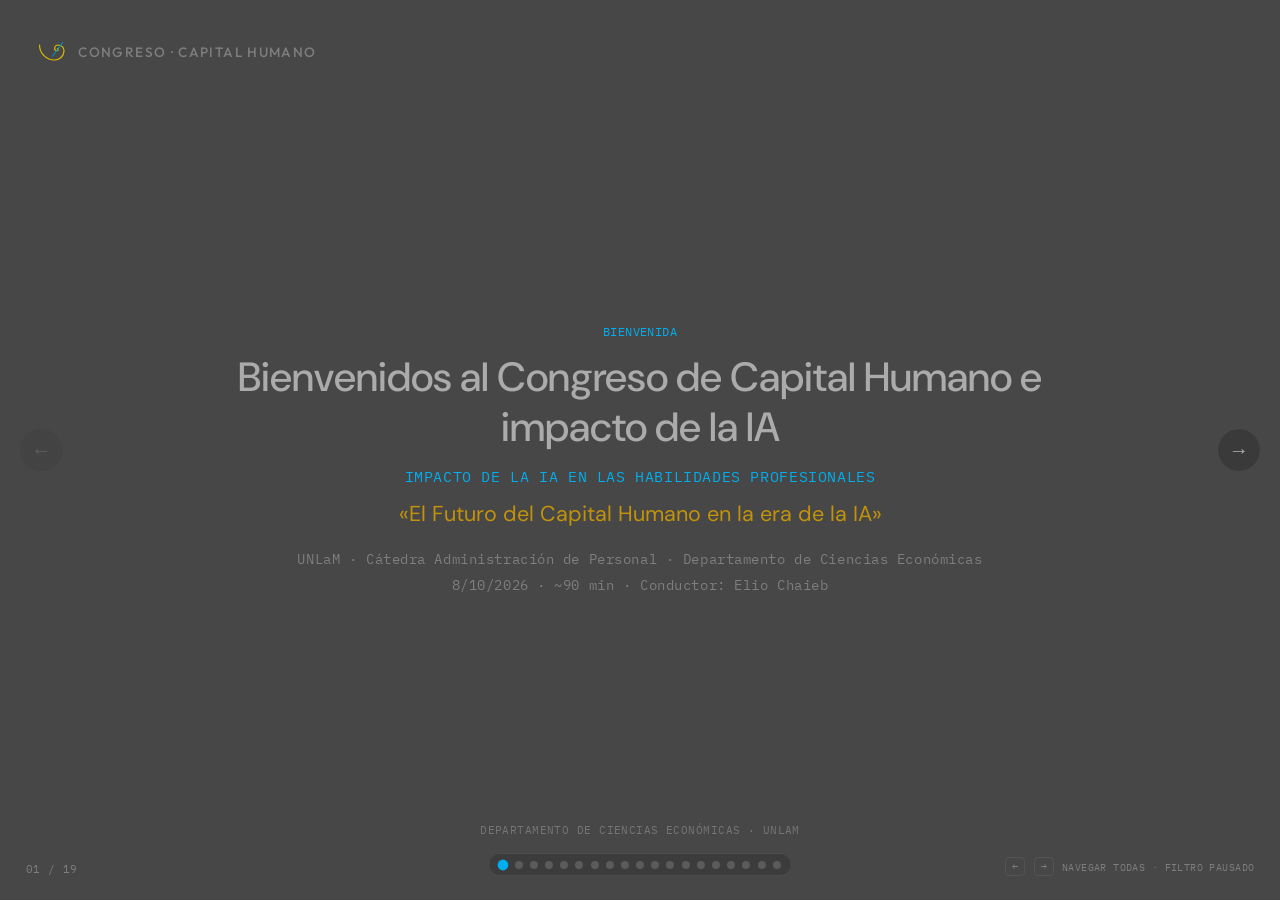
==== commit 0ac15767: "Deck: reorder slides (19), add news videos Luna and Protesta with source links, Bilinkis block, plac" ====
--- a/index.html
+++ b/index.html
@@ -1,4 +1,4 @@
-<!DOCTYPE html>
+﻿<!DOCTYPE html>
 <html lang="es">
 <head>
   <meta charset="UTF-8">
@@ -18,7 +18,7 @@
     <button type="button" id="nav-prev" class="nav-btn nav-btn--prev" aria-label="Anterior">&#8592;</button>
     <button type="button" id="nav-next" class="nav-btn nav-btn--next" aria-label="Siguiente">&#8594;</button>
     <div id="dots" class="dots" role="tablist" aria-label="Diapositivas"></div>
-    <div id="slide-counter" class="slide-counter">01 / 16</div>
+    <div id="slide-counter" class="slide-counter">01 / 19</div>
     <div class="kbd-hint"><kbd>&#8592;</kbd> <kbd>&#8594;</kbd> navegar <span id="mode-badge"></span></div>
   </div>
 
@@ -26,7 +26,6 @@
   <main id="deck" class="deck" role="region" aria-label="Presentación">
 
     
-    <!-- 1: Bienvenida -->
     <section class="slide slide--stage" data-role="public" data-slide="1" aria-label="Bienvenida">
       <header class="brand-bar">
         <img class="brand-bar__logo" src="assets/logo.svg" alt="John Galt">
@@ -43,10 +42,7 @@
         </ul>
       </div>
       <footer class="academic-footer">Departamento de Ciencias Económicas · UNLaM</footer>
-    </section>
-
-    <!-- 2: Video de Elio -->
-    <section class="slide" data-role="public" data-slide="2" aria-label="Video de Elio">
+    </section><section class="slide" data-role="public" data-slide="2" aria-label="Video de Elio">
       <header class="brand-bar">
         <img class="brand-bar__logo" src="assets/logo.svg" alt="">
         <span class="brand-bar__title">Congreso · Capital Humano</span>
@@ -69,10 +65,7 @@
           <p class="video-caption">Clip Veo v1 · consentimiento de Elio · no adelantar el ejercicio del número</p>
         </div>
       </div>
-    </section>
-
-    <!-- 3: Diálogo Elio Gui -->
-    <section class="slide" data-role="public" data-slide="3" aria-label="Diálogo Elio Gui">
+    </section><section class="slide" data-role="public" data-slide="3" aria-label="Diálogo Elio Gui">
       <header class="brand-bar">
         <img class="brand-bar__logo" src="assets/logo.svg" alt="">
         <span class="brand-bar__title">Congreso · Capital Humano</span>
@@ -82,8 +75,7 @@
         <div class="option-tabs" role="tablist" aria-label="Opciones de diálogo">
           <button type="button" class="option-tab is-active" role="tab" data-option-tab="1" aria-selected="true">Opción 1</button>
           <button type="button" class="option-tab" role="tab" data-option-tab="2" aria-selected="false">Opción 2</button>
-          <button type="button" class="option-tab" role="tab" data-option-tab="3" aria-selected="false">Opción 3</button>
-        </div>
+          </div>
 
         <div class="option-panel is-active" data-option-panel="1" role="tabpanel">
           <p class="option-panel__tag">Gestión diaria · principal</p>
@@ -140,19 +132,8 @@
           </div>
           <p class="bridge"><span class="bridge__kicker">Puente</span> Probemos: número del 1 al 30.</p>
         </div>
-
-        <div class="option-panel" data-option-panel="3" role="tabpanel" hidden>
-          <p class="option-panel__tag">Riesgo = creer que inventa</p>
-          <div class="option-solo">
-            <p class="punch punch--solo">«El riesgo no es que te ayude con el mail. Es que creas que está inventando.»</p>
-            <p class="bridge bridge--center"><span class="bridge__kicker">Puente</span> Mirá: número del 1 al 30.</p>
-          </div>
-        </div>
-      </div>
-    </section>
-
-    <!-- 4: Número en ChatGPT -->
-    <section class="slide" data-role="public" data-slide="4" aria-label="Número en ChatGPT">
+</div>
+    </section><section class="slide" data-role="public" data-slide="4" aria-label="Número en ChatGPT">
       <header class="brand-bar">
         <img class="brand-bar__logo" src="assets/logo.svg" alt="">
         <span class="brand-bar__title">Congreso · Capital Humano</span>
@@ -172,10 +153,7 @@
           <figcaption class="qr-caption">chatgpt.com</figcaption>
         </figure>
       </div>
-    </section>
-
-    <!-- 5: Diecisiete -->
-    <section class="slide slide--stage" data-role="public" data-slide="5" aria-label="Diecisiete">
+    </section><section class="slide slide--stage" data-role="public" data-slide="5" aria-label="Diecisiete">
       <header class="brand-bar">
         <img class="brand-bar__logo" src="assets/logo.svg" alt="">
         <span class="brand-bar__title">Congreso · Capital Humano</span>
@@ -184,11 +162,7 @@
         <p class="hero-num">17</p>
         <p class="hero-sub">¿Cuántos sacaron 17?</p>
       </div>
-    </section>
-
-
-    <!-- 6: Segundo número -->
-    <section class="slide slide--stage" data-role="public" data-slide="6" aria-label="Segundo número">
+    </section><section class="slide slide--stage" data-role="public" data-slide="6" aria-label="Segundo número">
       <header class="brand-bar">
         <img class="brand-bar__logo" src="assets/logo.svg" alt="">
         <span class="brand-bar__title">Congreso · Capital Humano</span>
@@ -199,10 +173,7 @@
         <p class="punch punch--solo">¿Por qué te dijo el 23?</p>
         <p class="slide__subtitle">Ese segundo número es el primero que te diría Claude (si querés probarlo).</p>
       </div>
-    </section>
-
-    <!-- 7: Claude -->
-    <section class="slide" data-role="public" data-slide="7" aria-label="Claude">
+    </section><section class="slide" data-role="public" data-slide="7" aria-label="Claude">
       <header class="brand-bar">
         <img class="brand-bar__logo" src="assets/logo.svg" alt="">
         <span class="brand-bar__title">Congreso · Capital Humano</span>
@@ -222,10 +193,7 @@
           <figcaption class="qr-caption">claude.ai</figcaption>
         </figure>
       </div>
-    </section>
-
-    <!-- 8: Cierre John Galt -->
-    <section class="slide slide--stage" data-role="public" data-slide="8" aria-label="Cierre John Galt">
+    </section><section class="slide slide--stage" data-role="public" data-slide="8" aria-label="Cierre John Galt">
       <header class="brand-bar">
         <img class="brand-bar__logo" src="assets/logo.svg" alt="">
         <span class="brand-bar__title">Congreso · Capital Humano</span>
@@ -237,35 +205,7 @@
           <span>hasta la próxima interrupción</span>
         </h2>
       </div>
-    </section>
-
-    <!-- 9: Video Bilinkis -->
-    <section class="slide" data-role="public" data-slide="9" aria-label="Video Bilinkis">
-      <header class="brand-bar">
-        <img class="brand-bar__logo" src="assets/logo.svg" alt="">
-        <span class="brand-bar__title">Congreso · Capital Humano</span>
-      </header>
-      <div class="slide__inner slide__inner--wide slide__inner--video">
-        <p class="slide__kicker">Disparador</p>
-        <h1 class="slide__title">Bilinkis · IA y trabajo</h1>
-        <div class="video-shell">
-          <video
-            id="bilinkis-video"
-            class="elio-video"
-            controls
-            playsinline
-            preload="metadata"
-          >
-            <source src="assets/bilinkis.mp4" type="video/mp4">
-            Tu navegador no reproduce video MP4.
-          </video>
-          <p class="video-caption">Clip · IA y trabajo · pausa al salir de la slide</p>
-        </div>
-      </div>
-    </section>
-
-    <!-- 10: Truco CV regla -->
-    <section class="slide" data-role="public" data-slide="10" aria-label="Truco CV regla">
+    </section><section class="slide" data-role="public" data-slide="9" aria-label="Truco CV regla">
       <header class="brand-bar">
         <img class="brand-bar__logo" src="assets/logo.svg" alt="">
         <span class="brand-bar__title">Congreso · Capital Humano</span>
@@ -281,10 +221,7 @@
         <p class="cv-rule-note">No contratamos a nadie. Miramos cómo juzga una máquina.</p>
         <p class="job-pill">Puesto: Coordinador/a de Selección Jr. · AMBA · híbrido</p>
       </div>
-    </section>
-
-    <!-- 11: Perfil A -->
-    <section class="slide" data-role="public" data-slide="11" aria-label="Perfil A">
+    </section><section class="slide" data-role="public" data-slide="10" aria-label="Perfil A">
       <header class="brand-bar">
         <img class="brand-bar__logo" src="assets/logo.svg" alt="">
         <span class="brand-bar__title">Congreso · Capital Humano</span>
@@ -314,10 +251,7 @@
           </article>
         </div>
       </div>
-    </section>
-
-    <!-- 12: Voto perfil A -->
-    <section class="slide" data-role="public" data-slide="12" aria-label="Voto perfil A">
+    </section><section class="slide" data-role="public" data-slide="11" aria-label="Voto perfil A">
       <header class="brand-bar">
         <img class="brand-bar__logo" src="assets/logo.svg" alt="">
         <span class="brand-bar__title">Congreso · Capital Humano</span>
@@ -328,10 +262,6 @@
         <div class="vote-layout">
           <div class="vote-controls">
         <p class="cv-vote-sub">Valentina Morales · Coordinador/a de Selección Jr.</p>
-        <div class="vote-row" data-deck-vote="a">
-          <button type="button" class="vote-opt vote-opt--yes" data-choice="si">SÍ</button>
-          <button type="button" class="vote-opt vote-opt--no" data-choice="no">NO</button>
-        </div>
         <div class="deck-tally" data-deck-tally="a" aria-live="polite">
           <div class="deck-tally__head">
             <span class="tally-live"><span class="tally-live__dot" aria-hidden="true"></span> En vivo</span>
@@ -353,8 +283,7 @@
           </div>
           <p class="deck-tally__source" data-tally-source></p>
         </div>
-        <p class="vote-status" data-vote-status="a" aria-live="polite"></p>
-        <p class="instruct-hint">Sala: manos arriba · Celular: <a class="inline-link" href="voto/?q=a">/voto/?q=a</a> · resultados en vivo arriba</p>
+        <p class="instruct-hint">Escaneá el QR con el celular para votar · resultados en vivo acá</p>
           </div>
           <figure class="deck-vote-qr" data-vote-qr="a">
             <div class="deck-vote-qr__frame">
@@ -365,10 +294,7 @@
           </figure>
         </div>
       </div>
-    </section>
-
-    <!-- 13: Perfil B -->
-    <section class="slide" data-role="public" data-slide="13" aria-label="Perfil B">
+    </section><section class="slide" data-role="public" data-slide="12" aria-label="Perfil B">
       <header class="brand-bar">
         <img class="brand-bar__logo" src="assets/logo.svg" alt="">
         <span class="brand-bar__title">Congreso · Capital Humano</span>
@@ -398,10 +324,7 @@
           </article>
         </div>
       </div>
-    </section>
-
-    <!-- 14: Voto perfil B -->
-    <section class="slide" data-role="public" data-slide="14" aria-label="Voto perfil B">
+    </section><section class="slide" data-role="public" data-slide="13" aria-label="Voto perfil B">
       <header class="brand-bar">
         <img class="brand-bar__logo" src="assets/logo.svg" alt="">
         <span class="brand-bar__title">Congreso · Capital Humano</span>
@@ -412,10 +335,6 @@
         <div class="vote-layout">
           <div class="vote-controls">
         <p class="cv-vote-sub">Brian Gómez · Coordinador/a de Selección Jr.</p>
-        <div class="vote-row" data-deck-vote="b">
-          <button type="button" class="vote-opt vote-opt--yes" data-choice="si">SÍ</button>
-          <button type="button" class="vote-opt vote-opt--no" data-choice="no">NO</button>
-        </div>
         <div class="deck-tally" data-deck-tally="b" aria-live="polite">
           <div class="deck-tally__head">
             <span class="tally-live"><span class="tally-live__dot" aria-hidden="true"></span> En vivo</span>
@@ -437,8 +356,7 @@
           </div>
           <p class="deck-tally__source" data-tally-source></p>
         </div>
-        <p class="vote-status" data-vote-status="b" aria-live="polite"></p>
-        <p class="instruct-hint">Sala: manos arriba · Celular: <a class="inline-link" href="voto/?q=b">/voto/?q=b</a> · resultados en vivo arriba</p>
+        <p class="instruct-hint">Escaneá el QR con el celular para votar · resultados en vivo acá</p>
           </div>
           <figure class="deck-vote-qr" data-vote-qr="b">
             <div class="deck-vote-qr__frame">
@@ -449,10 +367,7 @@
           </figure>
         </div>
       </div>
-    </section>
-
-    <!-- 15: Revelación -->
-    <section class="slide" data-role="public" data-slide="15" aria-label="Revelación">
+    </section><section class="slide" data-role="public" data-slide="14" aria-label="Revelación">
       <header class="brand-bar">
         <img class="brand-bar__logo" src="assets/logo.svg" alt="">
         <span class="brand-bar__title">Congreso · Capital Humano</span>
@@ -473,10 +388,7 @@
         <p class="reveal-banner">Misma experiencia · mismos logros · mismos skills</p>
         <p class="punch punch--solo" style="margin-top:0.5rem;">Distinta señal. Distinto destino.</p>
       </div>
-    </section>
-
-    <!-- 16: Frase de cierre CV -->
-    <section class="slide slide--stage" data-role="public" data-slide="16" aria-label="Frase de cierre CV">
+    </section><section class="slide slide--stage" data-role="public" data-slide="15" aria-label="Frase de cierre CV">
       <header class="brand-bar">
         <img class="brand-bar__logo" src="assets/logo.svg" alt="">
         <span class="brand-bar__title">Congreso · Capital Humano</span>
@@ -489,7 +401,97 @@
     </section>
 
 
-  </main>
+  <!-- 1: Bienvenida -->
+    <section class="slide" data-role="public" data-slide="16" aria-label="Video Bilinkis">
+      <header class="brand-bar">
+        <img class="brand-bar__logo" src="assets/logo.svg" alt="">
+        <span class="brand-bar__title">Congreso · Capital Humano</span>
+      </header>
+      <div class="slide__inner slide__inner--wide slide__inner--video">
+        <p class="slide__kicker">Disparador</p>
+        <h1 class="slide__title">Bilinkis · IA y trabajo</h1>
+        <div class="video-shell">
+          <video
+            id="bilinkis-video"
+            class="elio-video"
+            controls
+            playsinline
+            preload="metadata"
+          >
+            <source src="assets/bilinkis.mp4" type="video/mp4">
+            Tu navegador no reproduce video MP4.
+          </video>
+          <p class="video-caption">Clip · IA y trabajo · pausa al salir de la slide</p>
+          <p class="video-caption">Validar con Elio</p>
+        </div>
+      </div>
+    </section>
+
+<section class="slide" data-role="public" data-slide="17" aria-label="Noticia Luna">
+      <header class="brand-bar">
+        <img class="brand-bar__logo" src="assets/logo.svg" alt="">
+        <span class="brand-bar__title">Congreso · Capital Humano</span>
+      </header>
+      <div class="slide__inner slide__inner--wide slide__inner--video">
+        <p class="slide__kicker">Noticia</p>
+        <h1 class="slide__title">Luna · la IA que despidió</h1>
+        <div class="video-shell">
+          <video
+            id="elio-luna-video"
+            class="elio-video"
+            controls
+            playsinline
+            preload="metadata"
+          >
+            <source src="assets/elio-luna.mp4" type="video/mp4">
+            Tu navegador no reproduce video MP4.
+          </video>
+          <p class="video-caption">Clip hasta “se le olvidó”. Falta el cierre en video: Elio lo dice en vivo — “La IA acelera. El humano decide.”</p>
+          <p class="video-caption video-caption--source"><a href="https://andonlabs.com/blog/ai-bosses-2" target="_blank" rel="noopener noreferrer">Fuente · Andon Labs</a> · <a href="https://www.businessinsider.com/ai-running-sf-store-fired-employee-for-the-first-time-2026-8" target="_blank" rel="noopener noreferrer">Business Insider</a></p>
+        </div>
+      </div>
+    </section>
+
+<section class="slide" data-role="public" data-slide="18" aria-label="Noticia Protesta">
+      <header class="brand-bar">
+        <img class="brand-bar__logo" src="assets/logo.svg" alt="">
+        <span class="brand-bar__title">Congreso · Capital Humano</span>
+      </header>
+      <div class="slide__inner slide__inner--wide slide__inner--video">
+        <p class="slide__kicker">Noticia</p>
+        <h1 class="slide__title">Protesta · la IA en la calle</h1>
+        <div class="video-shell">
+          <video
+            id="elio-protesta-video"
+            class="elio-video"
+            controls
+            playsinline
+            preload="metadata"
+          >
+            <source src="assets/elio-protesta.mp4" type="video/mp4">
+            Tu navegador no reproduce video MP4.
+          </video>
+          <p class="video-caption">Clip Polonia · robots en la calle · la protesta sindical de las IA</p>
+          <p class="video-caption video-caption--source"><a href="https://www.pagina12.com.ar/2026/09/07/decenas-de-robots-protestan-contra-el-uso-descontrolado-de-la-ia-en-polonia/" target="_blank" rel="noopener noreferrer">Fuente · Página/12</a> · <a href="https://weekend.perfil.com/noticias/informativo/lo-que-faltaba-decenas-de-robots-exigen-mayor-regulacion-de-la-ia-en-polonia.phtml" target="_blank" rel="noopener noreferrer">Perfil</a> · <a href="https://notesfrompoland.com/2026/09/08/robots-protest-in-warsaw-to-demand-regulation-of-ai-and-automation/" target="_blank" rel="noopener noreferrer">Notes from Poland</a></p>
+        </div>
+      </div>
+    </section>
+
+<section class="slide" data-role="public" data-slide="19" aria-label="Falta video noticia">
+      <header class="brand-bar">
+        <img class="brand-bar__logo" src="assets/logo.svg" alt="">
+        <span class="brand-bar__title">Congreso · Capital Humano</span>
+      </header>
+      <div class="slide__inner slide__inner--wide">
+        <p class="slide__kicker">Noticia</p>
+        <h1 class="slide__title">Falta video / noticia</h1>
+        <div class="elio-placeholder">
+          <p class="elio-placeholder__label">Pendiente</p>
+          <p class="elio-placeholder__body">Tercer corte del rundown, aún sin definir (el del Word: «A determinar», ~20:30).</p>
+        </div>
+      </div>
+    </section>
+</main>
   </div>
 
   <script src="js/api-config.js"></script>
--- a/css/landing.css
+++ b/css/landing.css
@@ -1512,6 +1512,11 @@
   opacity: 0.72;
 }
 
+.voto-actions--locked,
+.voto-actions[hidden] {
+  display: none !important;
+}
+
 .voto-actions .vote-opt.is-selected {
   transform: translateY(-1px);
   box-shadow: 0 0 0 1px currentColor inset;
@@ -1539,6 +1544,33 @@
 .voto-confirm--no {
   background: rgba(251, 113, 133, 0.14);
   border-color: rgba(251, 113, 133, 0.45);
+}
+
+.voto-confirm--pending {
+  background: rgba(125, 211, 252, 0.12);
+  border-color: rgba(125, 211, 252, 0.42);
+}
+
+.voto-confirm--error {
+  background: rgba(251, 191, 36, 0.12);
+  border-color: rgba(251, 191, 36, 0.5);
+}
+
+.voto-confirm--error .voto-confirm__check {
+  color: #fbbf24;
+}
+
+.voto-confirm__spinner {
+  width: 1.1rem;
+  height: 1.1rem;
+  border: 2px solid rgba(125, 211, 252, 0.32);
+  border-top-color: #7dd3fc;
+  border-radius: 50%;
+  animation: voto-spin 0.8s linear infinite;
+}
+
+@keyframes voto-spin {
+  to { transform: rotate(360deg); }
 }
 
 .voto-confirm--flash {
@@ -1748,3 +1780,19 @@
     max-height: 48vh;
   }
 }
+
+
+.video-caption--source {
+  margin-top: 0.35rem;
+  opacity: 0.85;
+}
+
+.video-caption--source a {
+  color: inherit;
+  text-decoration: underline;
+  text-underline-offset: 0.15em;
+}
+
+.video-caption--source a:hover {
+  opacity: 1;
+}
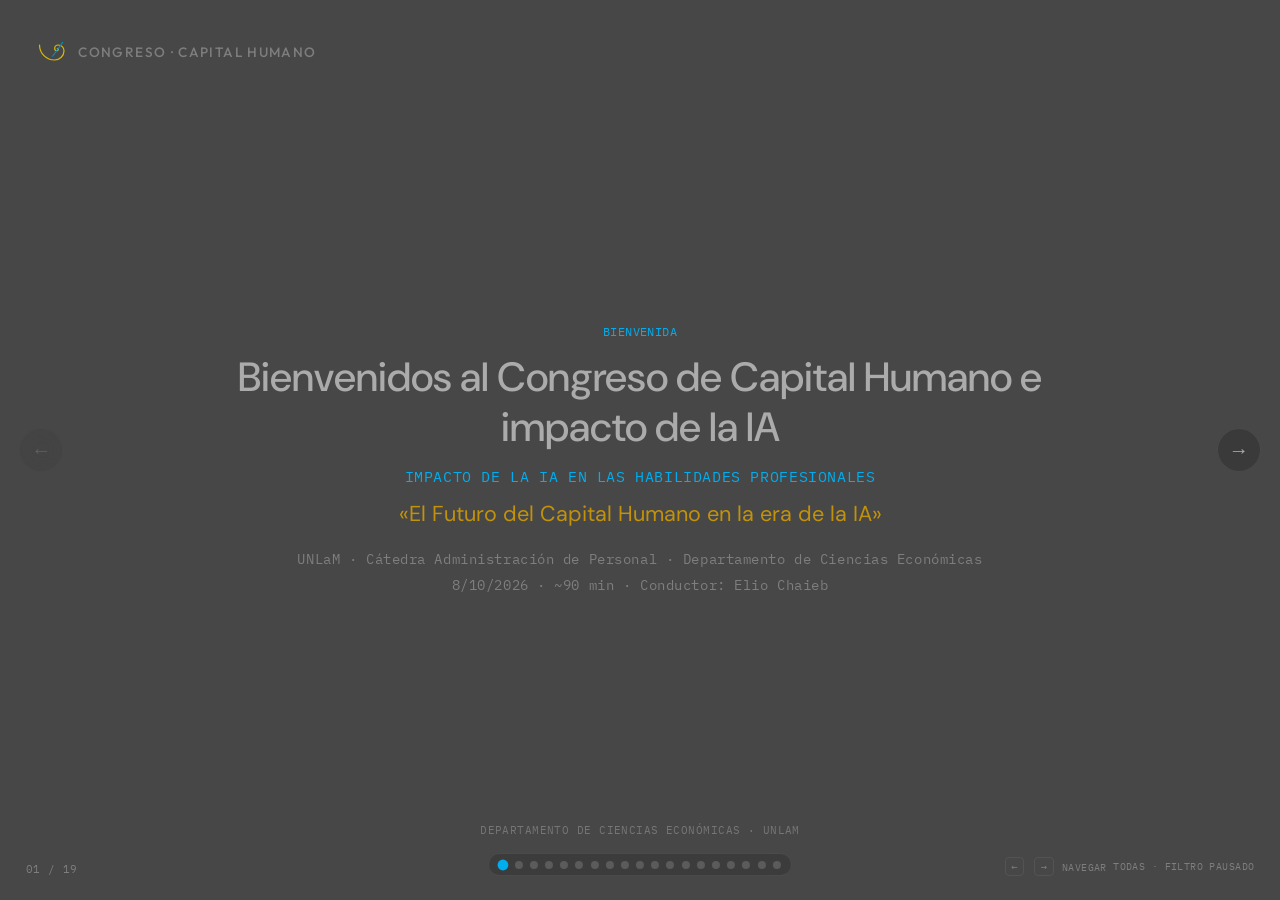
==== commit d4f6f183: "Deck: ajustes slides, videos nuevos, cierre con QR redes/podcast, plan B offline (fuentes locales, ." ====
--- a/index.html
+++ b/index.html
@@ -8,7 +8,7 @@
   <meta name="author" content="John Galt">
   <meta name="robots" content="noindex,nofollow">
   <link rel="icon" href="assets/logo.svg" type="image/svg+xml">
-  <link href="https://fonts.googleapis.com/css2?family=DM+Sans:opsz,wght@9..40,300;9..40,400;9..40,500;9..40,600&family=IBM+Plex+Mono:wght@300;400;500&family=Outfit:wght@300;400;500;600;700&display=swap" rel="stylesheet">
+  <link rel="stylesheet" href="css/fonts.css">
   <link rel="stylesheet" href="css/brand-tokens.css">
   <link rel="stylesheet" href="css/landing.css">
 </head>
@@ -42,30 +42,7 @@
         </ul>
       </div>
       <footer class="academic-footer">Departamento de Ciencias Económicas · UNLaM</footer>
-    </section><section class="slide" data-role="public" data-slide="2" aria-label="Video de Elio">
-      <header class="brand-bar">
-        <img class="brand-bar__logo" src="assets/logo.svg" alt="">
-        <span class="brand-bar__title">Congreso · Capital Humano</span>
-      </header>
-      <div class="slide__inner slide__inner--wide slide__inner--video">
-        <p class="slide__kicker">Segmento del conductor</p>
-        <h1 class="slide__title">Introducción de Elio</h1>
-        <div class="video-shell">
-          <video
-            id="elio-intro-video"
-            class="elio-video"
-            controls
-            playsinline
-            preload="metadata"
-            poster=""
-          >
-            <source src="assets/elio-intro.mp4" type="video/mp4">
-            Tu navegador no reproduce video MP4.
-          </video>
-          <p class="video-caption">Clip Veo v1 · consentimiento de Elio · no adelantar el ejercicio del número</p>
-        </div>
-      </div>
-    </section><section class="slide" data-role="public" data-slide="3" aria-label="Diálogo Elio Gui">
+    </section><section class="slide" data-role="public" data-slide="2" aria-label="Diálogo Elio Gui">
       <header class="brand-bar">
         <img class="brand-bar__logo" src="assets/logo.svg" alt="">
         <span class="brand-bar__title">Congreso · Capital Humano</span>
@@ -133,7 +110,7 @@
           <p class="bridge"><span class="bridge__kicker">Puente</span> Probemos: número del 1 al 30.</p>
         </div>
 </div>
-    </section><section class="slide" data-role="public" data-slide="4" aria-label="Número en ChatGPT">
+    </section><section class="slide" data-role="public" data-slide="3" aria-label="Número en ChatGPT">
       <header class="brand-bar">
         <img class="brand-bar__logo" src="assets/logo.svg" alt="">
         <span class="brand-bar__title">Congreso · Capital Humano</span>
@@ -153,7 +130,7 @@
           <figcaption class="qr-caption">chatgpt.com</figcaption>
         </figure>
       </div>
-    </section><section class="slide slide--stage" data-role="public" data-slide="5" aria-label="Diecisiete">
+    </section><section class="slide slide--stage" data-role="public" data-slide="4" aria-label="Diecisiete">
       <header class="brand-bar">
         <img class="brand-bar__logo" src="assets/logo.svg" alt="">
         <span class="brand-bar__title">Congreso · Capital Humano</span>
@@ -162,16 +139,23 @@
         <p class="hero-num">17</p>
         <p class="hero-sub">¿Cuántos sacaron 17?</p>
       </div>
-    </section><section class="slide slide--stage" data-role="public" data-slide="6" aria-label="Segundo número">
+    </section><section class="slide slide--stage" data-role="public" data-slide="5" aria-label="Segundo número">
       <header class="brand-bar">
         <img class="brand-bar__logo" src="assets/logo.svg" alt="">
         <span class="brand-bar__title">Congreso · Capital Humano</span>
       </header>
       <div class="slide__inner slide--stage-inner">
         <p class="slide__kicker">Segundo round</p>
-        <h1 class="slide__title">Ahora pedile otro número a ChatGPT</h1>
-        <p class="punch punch--solo">¿Por qué te dijo el 23?</p>
-        <p class="slide__subtitle">Ese segundo número es el primero que te diría Claude (si querés probarlo).</p>
+        <h1 class="slide__title">Ahora pedile: “Decime otro número”</h1>
+      </div>
+    </section><section class="slide slide--stage" data-role="public" data-slide="6" aria-label="Veintitres">
+      <header class="brand-bar">
+        <img class="brand-bar__logo" src="assets/logo.svg" alt="">
+        <span class="brand-bar__title">Congreso · Capital Humano</span>
+      </header>
+      <div class="slide__inner slide--stage-inner">
+        <p class="hero-num">23</p>
+        <p class="hero-sub">¿A cuántos les dio 23?</p>
       </div>
     </section><section class="slide" data-role="public" data-slide="7" aria-label="Claude">
       <header class="brand-bar">
@@ -182,9 +166,9 @@
         <div class="qr-copy">
           <p class="slide__kicker">Claude</p>
           <p class="instruct">
-            <span>¿Querés hacerlo en Claude y ver qué da 23?</span>
+            <span>¿Y si lo hacemos con Claude y vemos cuánto da?</span>
           </p>
-          <p class="instruct-hint">Mismo vibe: número entre el 1 y el 30.</p>
+          <p class="instruct-hint">Mismo prompt: “Decime un número entre el 1 y el 30”.</p>
         </div>
         <figure class="qr-block">
           <div class="qr-frame">
@@ -212,14 +196,14 @@
       </header>
       <div class="slide__inner slide__inner--wide">
         <p class="slide__kicker">Truco #1 · Selección</p>
-        <h1 class="slide__title">Misma pregunta. Dos fichas.</h1>
+        <p class="job-pill job-pill--hero">Puesto: Coordinador/a de Selección Jr. · AMBA · híbrido</p>
+        <h1 class="slide__title">Misma búsqueda, dos candidatos</h1>
         <ul class="cv-rule-list">
           <li>Mismo prompt</li>
-          <li>Dos perfiles · mismo núcleo de experiencia</li>
+          <li>Mismo núcleo de experiencia</li>
           <li>Ustedes votan: ¿avanza a entrevista?</li>
         </ul>
         <p class="cv-rule-note">No contratamos a nadie. Miramos cómo juzga una máquina.</p>
-        <p class="job-pill">Puesto: Coordinador/a de Selección Jr. · AMBA · híbrido</p>
       </div>
     </section><section class="slide" data-role="public" data-slide="10" aria-label="Perfil A">
       <header class="brand-bar">
@@ -374,7 +358,7 @@
       </header>
       <div class="slide__inner slide__inner--wide">
         <p class="slide__kicker">Revelación</p>
-        <h1 class="slide__title">Misma persona.</h1>
+        <h1 class="slide__title">Misma búsqueda.</h1>
         <div class="cv-grid cv-grid--reveal">
           <article class="card">
             <h2 class="cv-card-title">A · Valentina · 29</h2>
@@ -446,7 +430,7 @@
             <source src="assets/elio-luna.mp4" type="video/mp4">
             Tu navegador no reproduce video MP4.
           </video>
-          <p class="video-caption">Clip hasta “se le olvidó”. Falta el cierre en video: Elio lo dice en vivo — “La IA acelera. El humano decide.”</p>
+          <p class="video-caption">Clip completo · cierra con “el despido en San Francisco marca un precedente” + outro UNLaM</p>
           <p class="video-caption video-caption--source"><a href="https://andonlabs.com/blog/ai-bosses-2" target="_blank" rel="noopener noreferrer">Fuente · Andon Labs</a> · <a href="https://www.businessinsider.com/ai-running-sf-store-fired-employee-for-the-first-time-2026-8" target="_blank" rel="noopener noreferrer">Business Insider</a></p>
         </div>
       </div>
@@ -477,20 +461,31 @@
       </div>
     </section>
 
-<section class="slide" data-role="public" data-slide="19" aria-label="Falta video noticia">
-      <header class="brand-bar">
-        <img class="brand-bar__logo" src="assets/logo.svg" alt="">
-        <span class="brand-bar__title">Congreso · Capital Humano</span>
-      </header>
-      <div class="slide__inner slide__inner--wide">
-        <p class="slide__kicker">Noticia</p>
-        <h1 class="slide__title">Falta video / noticia</h1>
-        <div class="elio-placeholder">
-          <p class="elio-placeholder__label">Pendiente</p>
-          <p class="elio-placeholder__body">Tercer corte del rundown, aún sin definir (el del Word: «A determinar», ~20:30).</p>
+
+    <section class="slide slide--stage" data-role="public" data-slide="19" aria-label="Redes John Galt">
+      <header class="brand-bar">
+        <img class="brand-bar__logo" src="assets/logo.svg" alt="">
+        <span class="brand-bar__title">Congreso · Capital Humano</span>
+      </header>
+      <div class="slide__inner slide__inner--wide jg-socials">
+        <div class="jg-socials__head">
+          <img class="close-logo" src="assets/logo.svg" alt="John Galt" width="56" height="56">
+          <p class="slide__kicker">John Galt · AI Engineer</p>
+          <h1 class="slide__title">La conversación sigue</h1>
+        </div>
+        <div class="jg-socials__qrs">
+          <figure class="qr-block">
+            <div class="qr-frame"><img src="assets/qr-johngalt.svg" width="300" height="300" alt="QR a https://www.johngalt.ar/"></div>
+            <figcaption class="qr-caption">johngalt.ar · todo en un lugar</figcaption>
+          </figure>
+          <figure class="qr-block">
+            <div class="qr-frame"><img src="assets/qr-podcast.svg" width="300" height="300" alt="QR al podcast Historia de la IA"></div>
+            <figcaption class="qr-caption">Podcast · Historia de la IA</figcaption>
+          </figure>
         </div>
       </div>
     </section>
+
 </main>
   </div>
 
--- a/css/fonts.css
+++ b/css/fonts.css
@@ -0,0 +1,217 @@
+/* Fuentes locales (offline) - generado desde Google Fonts */
+/* latin-ext */
+@font-face {
+  font-family: 'DM Sans';
+  font-style: normal;
+  font-weight: 300;
+  font-display: swap;
+  src: url(../assets/fonts/DMSans-300-latin-ext.woff2) format('woff2');
+  unicode-range: U+0100-02BA, U+02BD-02C5, U+02C7-02CC, U+02CE-02D7, U+02DD-02FF, U+0304, U+0308, U+0329, U+1D00-1DBF, U+1E00-1E9F, U+1EF2-1EFF, U+2020, U+20A0-20AB, U+20AD-20C4, U+2113, U+2C60-2C7F, U+A720-A7FF;
+}
+/* latin */
+@font-face {
+  font-family: 'DM Sans';
+  font-style: normal;
+  font-weight: 300;
+  font-display: swap;
+  src: url(../assets/fonts/DMSans-300-latin.woff2) format('woff2');
+  unicode-range: U+0000-00FF, U+0131, U+0152-0153, U+02BB-02BC, U+02C6, U+02DA, U+02DC, U+0304, U+0308, U+0329, U+2000-206F, U+20AC, U+2122, U+2191, U+2193, U+2212, U+2215, U+FEFF, U+FFFD;
+}
+/* latin-ext */
+@font-face {
+  font-family: 'DM Sans';
+  font-style: normal;
+  font-weight: 400;
+  font-display: swap;
+  src: url(../assets/fonts/DMSans-400-latin-ext.woff2) format('woff2');
+  unicode-range: U+0100-02BA, U+02BD-02C5, U+02C7-02CC, U+02CE-02D7, U+02DD-02FF, U+0304, U+0308, U+0329, U+1D00-1DBF, U+1E00-1E9F, U+1EF2-1EFF, U+2020, U+20A0-20AB, U+20AD-20C4, U+2113, U+2C60-2C7F, U+A720-A7FF;
+}
+/* latin */
+@font-face {
+  font-family: 'DM Sans';
+  font-style: normal;
+  font-weight: 400;
+  font-display: swap;
+  src: url(../assets/fonts/DMSans-400-latin.woff2) format('woff2');
+  unicode-range: U+0000-00FF, U+0131, U+0152-0153, U+02BB-02BC, U+02C6, U+02DA, U+02DC, U+0304, U+0308, U+0329, U+2000-206F, U+20AC, U+2122, U+2191, U+2193, U+2212, U+2215, U+FEFF, U+FFFD;
+}
+/* latin-ext */
+@font-face {
+  font-family: 'DM Sans';
+  font-style: normal;
+  font-weight: 500;
+  font-display: swap;
+  src: url(../assets/fonts/DMSans-500-latin-ext.woff2) format('woff2');
+  unicode-range: U+0100-02BA, U+02BD-02C5, U+02C7-02CC, U+02CE-02D7, U+02DD-02FF, U+0304, U+0308, U+0329, U+1D00-1DBF, U+1E00-1E9F, U+1EF2-1EFF, U+2020, U+20A0-20AB, U+20AD-20C4, U+2113, U+2C60-2C7F, U+A720-A7FF;
+}
+/* latin */
+@font-face {
+  font-family: 'DM Sans';
+  font-style: normal;
+  font-weight: 500;
+  font-display: swap;
+  src: url(../assets/fonts/DMSans-500-latin.woff2) format('woff2');
+  unicode-range: U+0000-00FF, U+0131, U+0152-0153, U+02BB-02BC, U+02C6, U+02DA, U+02DC, U+0304, U+0308, U+0329, U+2000-206F, U+20AC, U+2122, U+2191, U+2193, U+2212, U+2215, U+FEFF, U+FFFD;
+}
+/* latin-ext */
+@font-face {
+  font-family: 'DM Sans';
+  font-style: normal;
+  font-weight: 600;
+  font-display: swap;
+  src: url(../assets/fonts/DMSans-600-latin-ext.woff2) format('woff2');
+  unicode-range: U+0100-02BA, U+02BD-02C5, U+02C7-02CC, U+02CE-02D7, U+02DD-02FF, U+0304, U+0308, U+0329, U+1D00-1DBF, U+1E00-1E9F, U+1EF2-1EFF, U+2020, U+20A0-20AB, U+20AD-20C4, U+2113, U+2C60-2C7F, U+A720-A7FF;
+}
+/* latin */
+@font-face {
+  font-family: 'DM Sans';
+  font-style: normal;
+  font-weight: 600;
+  font-display: swap;
+  src: url(../assets/fonts/DMSans-600-latin.woff2) format('woff2');
+  unicode-range: U+0000-00FF, U+0131, U+0152-0153, U+02BB-02BC, U+02C6, U+02DA, U+02DC, U+0304, U+0308, U+0329, U+2000-206F, U+20AC, U+2122, U+2191, U+2193, U+2212, U+2215, U+FEFF, U+FFFD;
+}
+/* latin-ext */
+@font-face {
+  font-family: 'IBM Plex Mono';
+  font-style: normal;
+  font-weight: 300;
+  font-display: swap;
+  src: url(../assets/fonts/IBMPlexMono-300-latin-ext.woff2) format('woff2');
+  unicode-range: U+0100-02BA, U+02BD-02C5, U+02C7-02CC, U+02CE-02D7, U+02DD-02FF, U+0304, U+0308, U+0329, U+1D00-1DBF, U+1E00-1E9F, U+1EF2-1EFF, U+2020, U+20A0-20AB, U+20AD-20C4, U+2113, U+2C60-2C7F, U+A720-A7FF;
+}
+/* latin */
+@font-face {
+  font-family: 'IBM Plex Mono';
+  font-style: normal;
+  font-weight: 300;
+  font-display: swap;
+  src: url(../assets/fonts/IBMPlexMono-300-latin.woff2) format('woff2');
+  unicode-range: U+0000-00FF, U+0131, U+0152-0153, U+02BB-02BC, U+02C6, U+02DA, U+02DC, U+0304, U+0308, U+0329, U+2000-206F, U+20AC, U+2122, U+2191, U+2193, U+2212, U+2215, U+FEFF, U+FFFD;
+}
+/* latin-ext */
+@font-face {
+  font-family: 'IBM Plex Mono';
+  font-style: normal;
+  font-weight: 400;
+  font-display: swap;
+  src: url(../assets/fonts/IBMPlexMono-400-latin-ext.woff2) format('woff2');
+  unicode-range: U+0100-02BA, U+02BD-02C5, U+02C7-02CC, U+02CE-02D7, U+02DD-02FF, U+0304, U+0308, U+0329, U+1D00-1DBF, U+1E00-1E9F, U+1EF2-1EFF, U+2020, U+20A0-20AB, U+20AD-20C4, U+2113, U+2C60-2C7F, U+A720-A7FF;
+}
+/* latin */
+@font-face {
+  font-family: 'IBM Plex Mono';
+  font-style: normal;
+  font-weight: 400;
+  font-display: swap;
+  src: url(../assets/fonts/IBMPlexMono-400-latin.woff2) format('woff2');
+  unicode-range: U+0000-00FF, U+0131, U+0152-0153, U+02BB-02BC, U+02C6, U+02DA, U+02DC, U+0304, U+0308, U+0329, U+2000-206F, U+20AC, U+2122, U+2191, U+2193, U+2212, U+2215, U+FEFF, U+FFFD;
+}
+/* latin-ext */
+@font-face {
+  font-family: 'IBM Plex Mono';
+  font-style: normal;
+  font-weight: 500;
+  font-display: swap;
+  src: url(../assets/fonts/IBMPlexMono-500-latin-ext.woff2) format('woff2');
+  unicode-range: U+0100-02BA, U+02BD-02C5, U+02C7-02CC, U+02CE-02D7, U+02DD-02FF, U+0304, U+0308, U+0329, U+1D00-1DBF, U+1E00-1E9F, U+1EF2-1EFF, U+2020, U+20A0-20AB, U+20AD-20C4, U+2113, U+2C60-2C7F, U+A720-A7FF;
+}
+/* latin */
+@font-face {
+  font-family: 'IBM Plex Mono';
+  font-style: normal;
+  font-weight: 500;
+  font-display: swap;
+  src: url(../assets/fonts/IBMPlexMono-500-latin.woff2) format('woff2');
+  unicode-range: U+0000-00FF, U+0131, U+0152-0153, U+02BB-02BC, U+02C6, U+02DA, U+02DC, U+0304, U+0308, U+0329, U+2000-206F, U+20AC, U+2122, U+2191, U+2193, U+2212, U+2215, U+FEFF, U+FFFD;
+}
+/* latin-ext */
+@font-face {
+  font-family: 'Outfit';
+  font-style: normal;
+  font-weight: 300;
+  font-display: swap;
+  src: url(../assets/fonts/Outfit-300-latin-ext.woff2) format('woff2');
+  unicode-range: U+0100-02BA, U+02BD-02C5, U+02C7-02CC, U+02CE-02D7, U+02DD-02FF, U+0304, U+0308, U+0329, U+1D00-1DBF, U+1E00-1E9F, U+1EF2-1EFF, U+2020, U+20A0-20AB, U+20AD-20C4, U+2113, U+2C60-2C7F, U+A720-A7FF;
+}
+/* latin */
+@font-face {
+  font-family: 'Outfit';
+  font-style: normal;
+  font-weight: 300;
+  font-display: swap;
+  src: url(../assets/fonts/Outfit-300-latin.woff2) format('woff2');
+  unicode-range: U+0000-00FF, U+0131, U+0152-0153, U+02BB-02BC, U+02C6, U+02DA, U+02DC, U+0304, U+0308, U+0329, U+2000-206F, U+20AC, U+2122, U+2191, U+2193, U+2212, U+2215, U+FEFF, U+FFFD;
+}
+/* latin-ext */
+@font-face {
+  font-family: 'Outfit';
+  font-style: normal;
+  font-weight: 400;
+  font-display: swap;
+  src: url(../assets/fonts/Outfit-400-latin-ext.woff2) format('woff2');
+  unicode-range: U+0100-02BA, U+02BD-02C5, U+02C7-02CC, U+02CE-02D7, U+02DD-02FF, U+0304, U+0308, U+0329, U+1D00-1DBF, U+1E00-1E9F, U+1EF2-1EFF, U+2020, U+20A0-20AB, U+20AD-20C4, U+2113, U+2C60-2C7F, U+A720-A7FF;
+}
+/* latin */
+@font-face {
+  font-family: 'Outfit';
+  font-style: normal;
+  font-weight: 400;
+  font-display: swap;
+  src: url(../assets/fonts/Outfit-400-latin.woff2) format('woff2');
+  unicode-range: U+0000-00FF, U+0131, U+0152-0153, U+02BB-02BC, U+02C6, U+02DA, U+02DC, U+0304, U+0308, U+0329, U+2000-206F, U+20AC, U+2122, U+2191, U+2193, U+2212, U+2215, U+FEFF, U+FFFD;
+}
+/* latin-ext */
+@font-face {
+  font-family: 'Outfit';
+  font-style: normal;
+  font-weight: 500;
+  font-display: swap;
+  src: url(../assets/fonts/Outfit-500-latin-ext.woff2) format('woff2');
+  unicode-range: U+0100-02BA, U+02BD-02C5, U+02C7-02CC, U+02CE-02D7, U+02DD-02FF, U+0304, U+0308, U+0329, U+1D00-1DBF, U+1E00-1E9F, U+1EF2-1EFF, U+2020, U+20A0-20AB, U+20AD-20C4, U+2113, U+2C60-2C7F, U+A720-A7FF;
+}
+/* latin */
+@font-face {
+  font-family: 'Outfit';
+  font-style: normal;
+  font-weight: 500;
+  font-display: swap;
+  src: url(../assets/fonts/Outfit-500-latin.woff2) format('woff2');
+  unicode-range: U+0000-00FF, U+0131, U+0152-0153, U+02BB-02BC, U+02C6, U+02DA, U+02DC, U+0304, U+0308, U+0329, U+2000-206F, U+20AC, U+2122, U+2191, U+2193, U+2212, U+2215, U+FEFF, U+FFFD;
+}
+/* latin-ext */
+@font-face {
+  font-family: 'Outfit';
+  font-style: normal;
+  font-weight: 600;
+  font-display: swap;
+  src: url(../assets/fonts/Outfit-600-latin-ext.woff2) format('woff2');
+  unicode-range: U+0100-02BA, U+02BD-02C5, U+02C7-02CC, U+02CE-02D7, U+02DD-02FF, U+0304, U+0308, U+0329, U+1D00-1DBF, U+1E00-1E9F, U+1EF2-1EFF, U+2020, U+20A0-20AB, U+20AD-20C4, U+2113, U+2C60-2C7F, U+A720-A7FF;
+}
+/* latin */
+@font-face {
+  font-family: 'Outfit';
+  font-style: normal;
+  font-weight: 600;
+  font-display: swap;
+  src: url(../assets/fonts/Outfit-600-latin.woff2) format('woff2');
+  unicode-range: U+0000-00FF, U+0131, U+0152-0153, U+02BB-02BC, U+02C6, U+02DA, U+02DC, U+0304, U+0308, U+0329, U+2000-206F, U+20AC, U+2122, U+2191, U+2193, U+2212, U+2215, U+FEFF, U+FFFD;
+}
+/* latin-ext */
+@font-face {
+  font-family: 'Outfit';
+  font-style: normal;
+  font-weight: 700;
+  font-display: swap;
+  src: url(../assets/fonts/Outfit-700-latin-ext.woff2) format('woff2');
+  unicode-range: U+0100-02BA, U+02BD-02C5, U+02C7-02CC, U+02CE-02D7, U+02DD-02FF, U+0304, U+0308, U+0329, U+1D00-1DBF, U+1E00-1E9F, U+1EF2-1EFF, U+2020, U+20A0-20AB, U+20AD-20C4, U+2113, U+2C60-2C7F, U+A720-A7FF;
+}
+/* latin */
+@font-face {
+  font-family: 'Outfit';
+  font-style: normal;
+  font-weight: 700;
+  font-display: swap;
+  src: url(../assets/fonts/Outfit-700-latin.woff2) format('woff2');
+  unicode-range: U+0000-00FF, U+0131, U+0152-0153, U+02BB-02BC, U+02C6, U+02DA, U+02DC, U+0304, U+0308, U+0329, U+2000-206F, U+20AC, U+2122, U+2191, U+2193, U+2212, U+2215, U+FEFF, U+FFFD;
+}
--- a/css/landing.css
+++ b/css/landing.css
@@ -1118,6 +1118,15 @@
   font-weight: 600;
 }
 
+.job-pill--hero {
+  margin: 0.2rem 0 0.9rem;
+  padding: 0.7rem 1.4rem;
+  font-size: clamp(1rem, 1.9vw, 1.4rem);
+  background: color-mix(in oklab, var(--overlay-color) 26%, transparent);
+  border: 2px solid var(--overlay-color);
+  box-shadow: 0 0 24px color-mix(in oklab, var(--overlay-color) 35%, transparent);
+}
+
 .cv-name {
   font-family: var(--font-display);
   font-weight: 600;
@@ -1796,3 +1805,53 @@
 .video-caption--source a:hover {
   opacity: 1;
 }
+
+
+/* Slide final: redes + podcast John Galt */
+.jg-socials {
+  display: flex;
+  flex-direction: column;
+  align-items: center;
+  text-align: center;
+  gap: 1.4rem;
+}
+.jg-socials__head {
+  display: flex;
+  flex-direction: column;
+  align-items: center;
+  gap: 0.4rem;
+}
+.jg-socials__head .close-logo { margin: 0 0 0.2rem; }
+.jg-socials__qrs {
+  display: flex;
+  flex-wrap: wrap;
+  justify-content: center;
+  gap: clamp(1.5rem, 5vw, 4rem);
+}
+.jg-socials__qrs .qr-frame img { width: min(42vh, 340px); }
+.jg-socials__qrs .qr-caption { color: var(--overlay-color); font-size: 0.85rem; }
+.jg-socials__list {
+  list-style: none;
+  margin: 0;
+  padding: 0;
+  display: flex;
+  flex-wrap: wrap;
+  justify-content: center;
+  gap: 0.6rem 1.6rem;
+}
+.jg-socials__list a {
+  display: flex;
+  align-items: baseline;
+  gap: 0.5rem;
+  color: var(--text-color);
+  text-decoration: none;
+  font-family: var(--font-body);
+  font-size: clamp(1rem, 1.6vw, 1.25rem);
+}
+.jg-socials__list a span {
+  font-family: var(--font-mono);
+  font-size: 0.7rem;
+  letter-spacing: var(--mono-tracking);
+  text-transform: uppercase;
+  color: var(--overlay-color);
+}
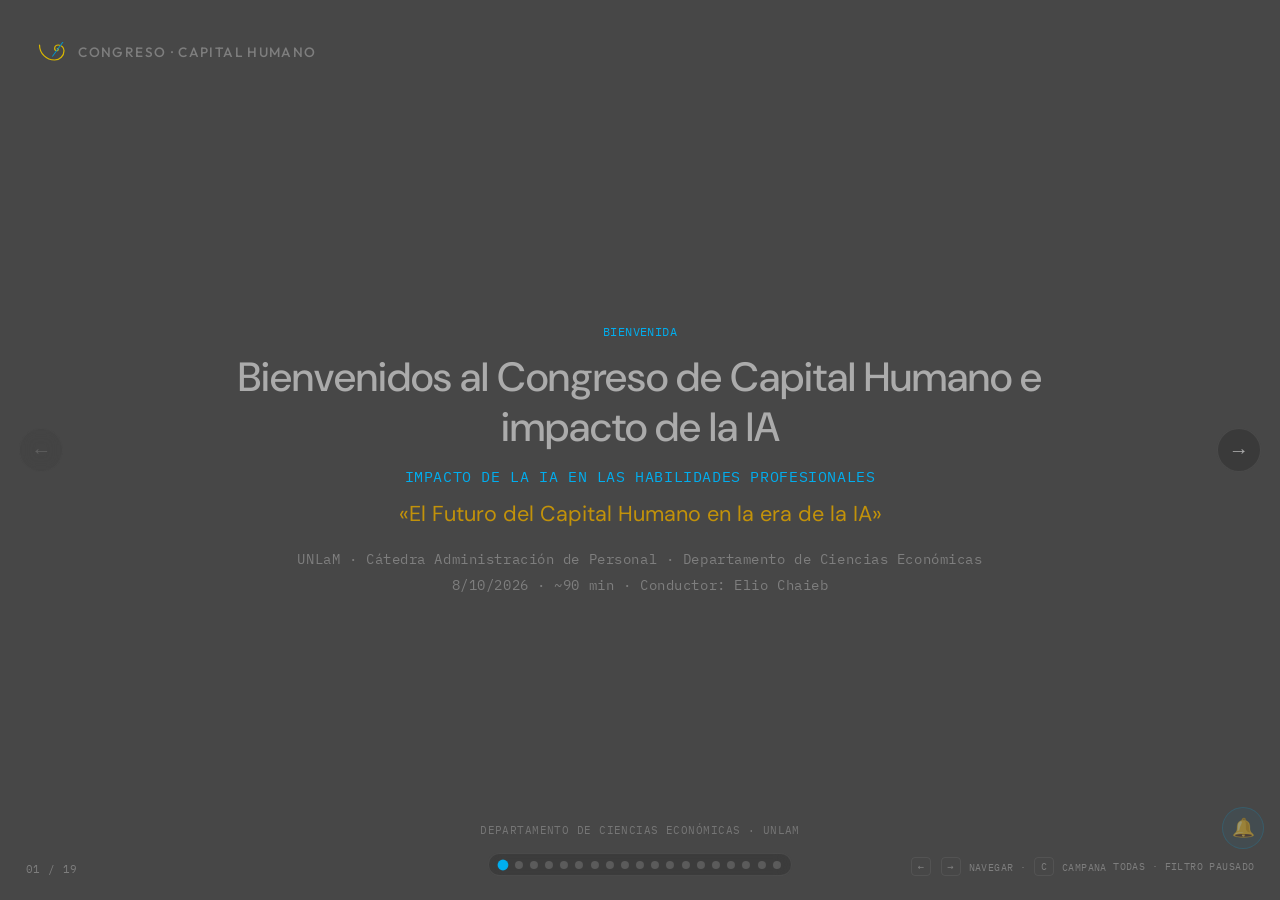
==== commit 139f7211: "Campana de box: tecla C y boton en todo el deck" ====
--- a/index.html
+++ b/index.html
@@ -19,7 +19,8 @@
     <button type="button" id="nav-next" class="nav-btn nav-btn--next" aria-label="Siguiente">&#8594;</button>
     <div id="dots" class="dots" role="tablist" aria-label="Diapositivas"></div>
     <div id="slide-counter" class="slide-counter">01 / 19</div>
-    <div class="kbd-hint"><kbd>&#8592;</kbd> <kbd>&#8594;</kbd> navegar <span id="mode-badge"></span></div>
+    <button type="button" id="bell-btn" class="bell-btn" aria-label="Campana" title="Campana (tecla C)">&#128276;</button>
+    <div class="kbd-hint"><kbd>&#8592;</kbd> <kbd>&#8594;</kbd> navegar &middot; <kbd>C</kbd> campana <span id="mode-badge"></span></div>
   </div>
 
   <div class="deck-viewport">
--- a/css/landing.css
+++ b/css/landing.css
@@ -1855,3 +1855,23 @@
   text-transform: uppercase;
   color: var(--overlay-color);
 }
+
+/* Boton campana (sonido box) */
+.bell-btn {
+  position: fixed;
+  right: 1rem;
+  bottom: 3.2rem;
+  z-index: 50;
+  width: 2.6rem;
+  height: 2.6rem;
+  border-radius: 999px;
+  border: 1px solid color-mix(in oklab, var(--overlay-color) 40%, transparent);
+  background: color-mix(in oklab, var(--overlay-color) 12%, transparent);
+  font-size: 1.15rem;
+  line-height: 1;
+  cursor: pointer;
+  opacity: 0.45;
+  transition: opacity 0.2s, transform 0.1s;
+}
+.bell-btn:hover { opacity: 1; }
+.bell-btn:active { transform: scale(0.92); }
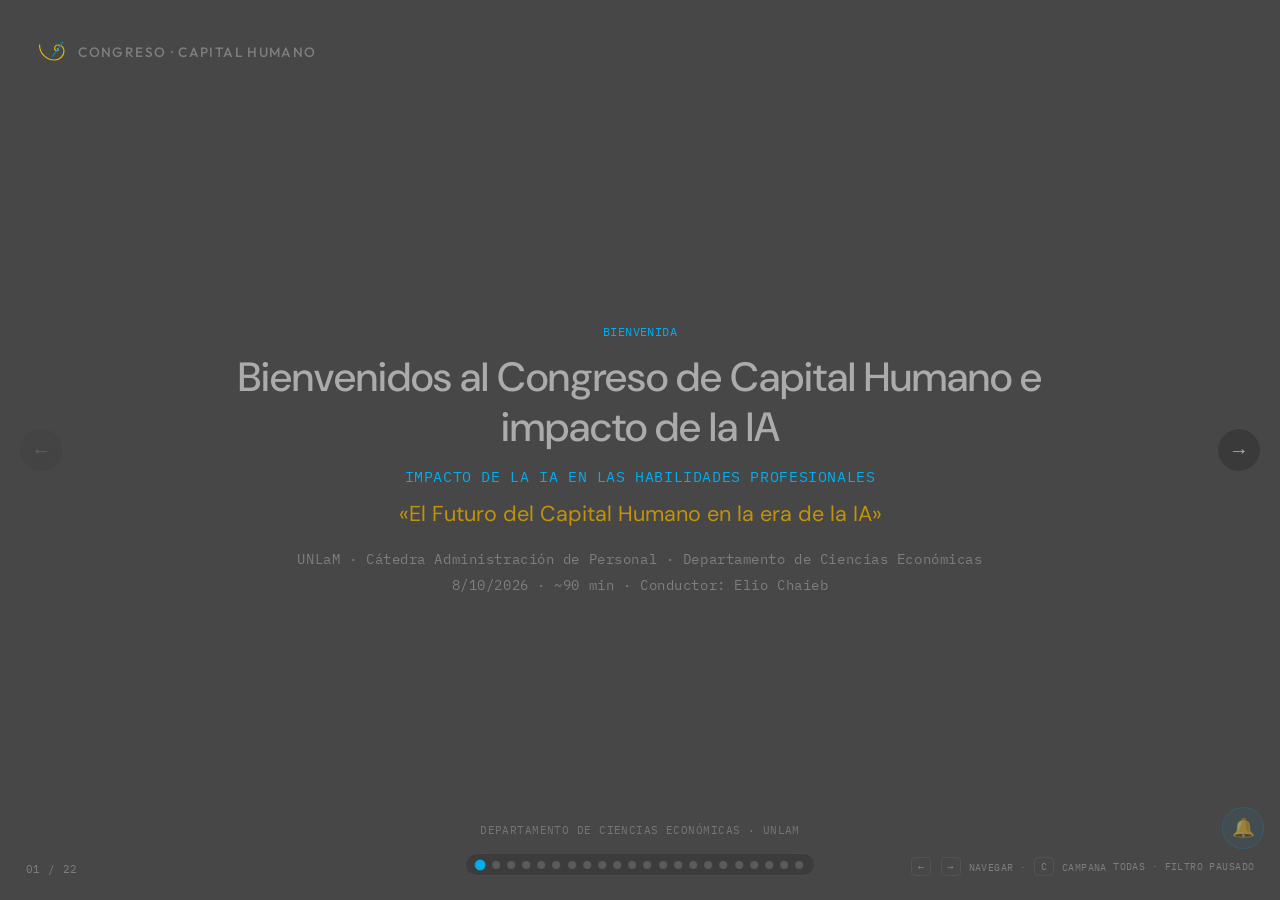
==== commit 482bdda4: "Video Rick + slides resultado prompt Pasa/No pasa" ====
--- a/index.html
+++ b/index.html
@@ -18,7 +18,7 @@
     <button type="button" id="nav-prev" class="nav-btn nav-btn--prev" aria-label="Anterior">&#8592;</button>
     <button type="button" id="nav-next" class="nav-btn nav-btn--next" aria-label="Siguiente">&#8594;</button>
     <div id="dots" class="dots" role="tablist" aria-label="Diapositivas"></div>
-    <div id="slide-counter" class="slide-counter">01 / 19</div>
+    <div id="slide-counter" class="slide-counter">01 / 22</div>
     <button type="button" id="bell-btn" class="bell-btn" aria-label="Campana" title="Campana (tecla C)">&#128276;</button>
     <div class="kbd-hint"><kbd>&#8592;</kbd> <kbd>&#8594;</kbd> navegar &middot; <kbd>C</kbd> campana <span id="mode-badge"></span></div>
   </div>
@@ -43,7 +43,20 @@
         </ul>
       </div>
       <footer class="academic-footer">Departamento de Ciencias Económicas · UNLaM</footer>
-    </section><section class="slide" data-role="public" data-slide="2" aria-label="Diálogo Elio Gui">
+    </section><section class="slide" data-role="public" data-slide="2" aria-label="Video Rick">
+      <header class="brand-bar">
+        <img class="brand-bar__logo" src="assets/logo.svg" alt="">
+        <span class="brand-bar__title">Congreso · Capital Humano</span>
+      </header>
+      <div class="slide__inner slide__inner--wide slide__inner--video">
+        <div class="video-shell">
+          <video id="rick-video" class="elio-video" controls playsinline preload="metadata">
+            <source src="assets/rick.mp4" type="video/mp4">
+            Tu navegador no reproduce video MP4.
+          </video>
+        </div>
+      </div>
+    </section><section class="slide" data-role="public" data-slide="3" aria-label="Diálogo Elio Gui">
       <header class="brand-bar">
         <img class="brand-bar__logo" src="assets/logo.svg" alt="">
         <span class="brand-bar__title">Congreso · Capital Humano</span>
@@ -111,7 +124,7 @@
           <p class="bridge"><span class="bridge__kicker">Puente</span> Probemos: número del 1 al 30.</p>
         </div>
 </div>
-    </section><section class="slide" data-role="public" data-slide="3" aria-label="Número en ChatGPT">
+    </section><section class="slide" data-role="public" data-slide="4" aria-label="Número en ChatGPT">
       <header class="brand-bar">
         <img class="brand-bar__logo" src="assets/logo.svg" alt="">
         <span class="brand-bar__title">Congreso · Capital Humano</span>
@@ -131,7 +144,7 @@
           <figcaption class="qr-caption">chatgpt.com</figcaption>
         </figure>
       </div>
-    </section><section class="slide slide--stage" data-role="public" data-slide="4" aria-label="Diecisiete">
+    </section><section class="slide slide--stage" data-role="public" data-slide="5" aria-label="Diecisiete">
       <header class="brand-bar">
         <img class="brand-bar__logo" src="assets/logo.svg" alt="">
         <span class="brand-bar__title">Congreso · Capital Humano</span>
@@ -140,7 +153,7 @@
         <p class="hero-num">17</p>
         <p class="hero-sub">¿Cuántos sacaron 17?</p>
       </div>
-    </section><section class="slide slide--stage" data-role="public" data-slide="5" aria-label="Segundo número">
+    </section><section class="slide slide--stage" data-role="public" data-slide="6" aria-label="Segundo número">
       <header class="brand-bar">
         <img class="brand-bar__logo" src="assets/logo.svg" alt="">
         <span class="brand-bar__title">Congreso · Capital Humano</span>
@@ -149,7 +162,7 @@
         <p class="slide__kicker">Segundo round</p>
         <h1 class="slide__title">Ahora pedile: “Decime otro número”</h1>
       </div>
-    </section><section class="slide slide--stage" data-role="public" data-slide="6" aria-label="Veintitres">
+    </section><section class="slide slide--stage" data-role="public" data-slide="7" aria-label="Veintitres">
       <header class="brand-bar">
         <img class="brand-bar__logo" src="assets/logo.svg" alt="">
         <span class="brand-bar__title">Congreso · Capital Humano</span>
@@ -158,7 +171,7 @@
         <p class="hero-num">23</p>
         <p class="hero-sub">¿A cuántos les dio 23?</p>
       </div>
-    </section><section class="slide" data-role="public" data-slide="7" aria-label="Claude">
+    </section><section class="slide" data-role="public" data-slide="8" aria-label="Claude">
       <header class="brand-bar">
         <img class="brand-bar__logo" src="assets/logo.svg" alt="">
         <span class="brand-bar__title">Congreso · Capital Humano</span>
@@ -178,7 +191,7 @@
           <figcaption class="qr-caption">claude.ai</figcaption>
         </figure>
       </div>
-    </section><section class="slide slide--stage" data-role="public" data-slide="8" aria-label="Cierre John Galt">
+    </section><section class="slide slide--stage" data-role="public" data-slide="9" aria-label="Cierre John Galt">
       <header class="brand-bar">
         <img class="brand-bar__logo" src="assets/logo.svg" alt="">
         <span class="brand-bar__title">Congreso · Capital Humano</span>
@@ -190,7 +203,7 @@
           <span>hasta la próxima interrupción</span>
         </h2>
       </div>
-    </section><section class="slide" data-role="public" data-slide="9" aria-label="Truco CV regla">
+    </section><section class="slide" data-role="public" data-slide="10" aria-label="Truco CV regla">
       <header class="brand-bar">
         <img class="brand-bar__logo" src="assets/logo.svg" alt="">
         <span class="brand-bar__title">Congreso · Capital Humano</span>
@@ -206,7 +219,7 @@
         </ul>
         <p class="cv-rule-note">No contratamos a nadie. Miramos cómo juzga una máquina.</p>
       </div>
-    </section><section class="slide" data-role="public" data-slide="10" aria-label="Perfil A">
+    </section><section class="slide" data-role="public" data-slide="11" aria-label="Perfil A">
       <header class="brand-bar">
         <img class="brand-bar__logo" src="assets/logo.svg" alt="">
         <span class="brand-bar__title">Congreso · Capital Humano</span>
@@ -236,7 +249,7 @@
           </article>
         </div>
       </div>
-    </section><section class="slide" data-role="public" data-slide="11" aria-label="Voto perfil A">
+    </section><section class="slide" data-role="public" data-slide="12" aria-label="Voto perfil A">
       <header class="brand-bar">
         <img class="brand-bar__logo" src="assets/logo.svg" alt="">
         <span class="brand-bar__title">Congreso · Capital Humano</span>
@@ -279,7 +292,17 @@
           </figure>
         </div>
       </div>
-    </section><section class="slide" data-role="public" data-slide="12" aria-label="Perfil B">
+    </section><section class="slide slide--stage" data-role="public" data-slide="13" aria-label="Resultado prompt perfil A">
+      <header class="brand-bar">
+        <img class="brand-bar__logo" src="assets/logo.svg" alt="">
+        <span class="brand-bar__title">Congreso · Capital Humano</span>
+      </header>
+      <div class="slide__inner slide--stage-inner">
+        <p class="slide__kicker">Resultado del prompt · Perfil A</p>
+        <p class="verdict verdict--si">Pasa</p>
+        <p class="hero-sub">¿Avanza a entrevista? Esto respondió la IA.</p>
+      </div>
+    </section><section class="slide" data-role="public" data-slide="14" aria-label="Perfil B">
       <header class="brand-bar">
         <img class="brand-bar__logo" src="assets/logo.svg" alt="">
         <span class="brand-bar__title">Congreso · Capital Humano</span>
@@ -309,7 +332,7 @@
           </article>
         </div>
       </div>
-    </section><section class="slide" data-role="public" data-slide="13" aria-label="Voto perfil B">
+    </section><section class="slide" data-role="public" data-slide="15" aria-label="Voto perfil B">
       <header class="brand-bar">
         <img class="brand-bar__logo" src="assets/logo.svg" alt="">
         <span class="brand-bar__title">Congreso · Capital Humano</span>
@@ -352,7 +375,17 @@
           </figure>
         </div>
       </div>
-    </section><section class="slide" data-role="public" data-slide="14" aria-label="Revelación">
+    </section><section class="slide slide--stage" data-role="public" data-slide="16" aria-label="Resultado prompt perfil B">
+      <header class="brand-bar">
+        <img class="brand-bar__logo" src="assets/logo.svg" alt="">
+        <span class="brand-bar__title">Congreso · Capital Humano</span>
+      </header>
+      <div class="slide__inner slide--stage-inner">
+        <p class="slide__kicker">Resultado del prompt · Perfil B</p>
+        <p class="verdict verdict--no">No pasa</p>
+        <p class="hero-sub">¿Avanza a entrevista? Esto respondió la IA.</p>
+      </div>
+    </section><section class="slide" data-role="public" data-slide="17" aria-label="Revelación">
       <header class="brand-bar">
         <img class="brand-bar__logo" src="assets/logo.svg" alt="">
         <span class="brand-bar__title">Congreso · Capital Humano</span>
@@ -373,7 +406,7 @@
         <p class="reveal-banner">Misma experiencia · mismos logros · mismos skills</p>
         <p class="punch punch--solo" style="margin-top:0.5rem;">Distinta señal. Distinto destino.</p>
       </div>
-    </section><section class="slide slide--stage" data-role="public" data-slide="15" aria-label="Frase de cierre CV">
+    </section><section class="slide slide--stage" data-role="public" data-slide="18" aria-label="Frase de cierre CV">
       <header class="brand-bar">
         <img class="brand-bar__logo" src="assets/logo.svg" alt="">
         <span class="brand-bar__title">Congreso · Capital Humano</span>
@@ -387,7 +420,7 @@
 
 
   <!-- 1: Bienvenida -->
-    <section class="slide" data-role="public" data-slide="16" aria-label="Video Bilinkis">
+    <section class="slide" data-role="public" data-slide="19" aria-label="Video Bilinkis">
       <header class="brand-bar">
         <img class="brand-bar__logo" src="assets/logo.svg" alt="">
         <span class="brand-bar__title">Congreso · Capital Humano</span>
@@ -412,7 +445,7 @@
       </div>
     </section>
 
-<section class="slide" data-role="public" data-slide="17" aria-label="Noticia Luna">
+<section class="slide" data-role="public" data-slide="20" aria-label="Noticia Luna">
       <header class="brand-bar">
         <img class="brand-bar__logo" src="assets/logo.svg" alt="">
         <span class="brand-bar__title">Congreso · Capital Humano</span>
@@ -437,7 +470,7 @@
       </div>
     </section>
 
-<section class="slide" data-role="public" data-slide="18" aria-label="Noticia Protesta">
+<section class="slide" data-role="public" data-slide="21" aria-label="Noticia Protesta">
       <header class="brand-bar">
         <img class="brand-bar__logo" src="assets/logo.svg" alt="">
         <span class="brand-bar__title">Congreso · Capital Humano</span>
@@ -463,7 +496,7 @@
     </section>
 
 
-    <section class="slide slide--stage" data-role="public" data-slide="19" aria-label="Redes John Galt">
+    <section class="slide slide--stage" data-role="public" data-slide="22" aria-label="Redes John Galt">
       <header class="brand-bar">
         <img class="brand-bar__logo" src="assets/logo.svg" alt="">
         <span class="brand-bar__title">Congreso · Capital Humano</span>
--- a/css/landing.css
+++ b/css/landing.css
@@ -1875,3 +1875,16 @@
 }
 .bell-btn:hover { opacity: 1; }
 .bell-btn:active { transform: scale(0.92); }
+
+/* Resultado del prompt (Pasa / No pasa) */
+.verdict {
+  font-family: var(--font-display);
+  font-weight: 600;
+  font-size: clamp(5rem, 26vh, 16rem);
+  line-height: 0.9;
+  letter-spacing: 0.03em;
+  text-transform: uppercase;
+  margin: 0.3rem 0 0.6rem;
+}
+.verdict--si { color: #3ddc84; text-shadow: 0 0 40px rgba(61, 220, 132, 0.35); }
+.verdict--no { color: #ff5a5f; text-shadow: 0 0 40px rgba(255, 90, 95, 0.35); }
